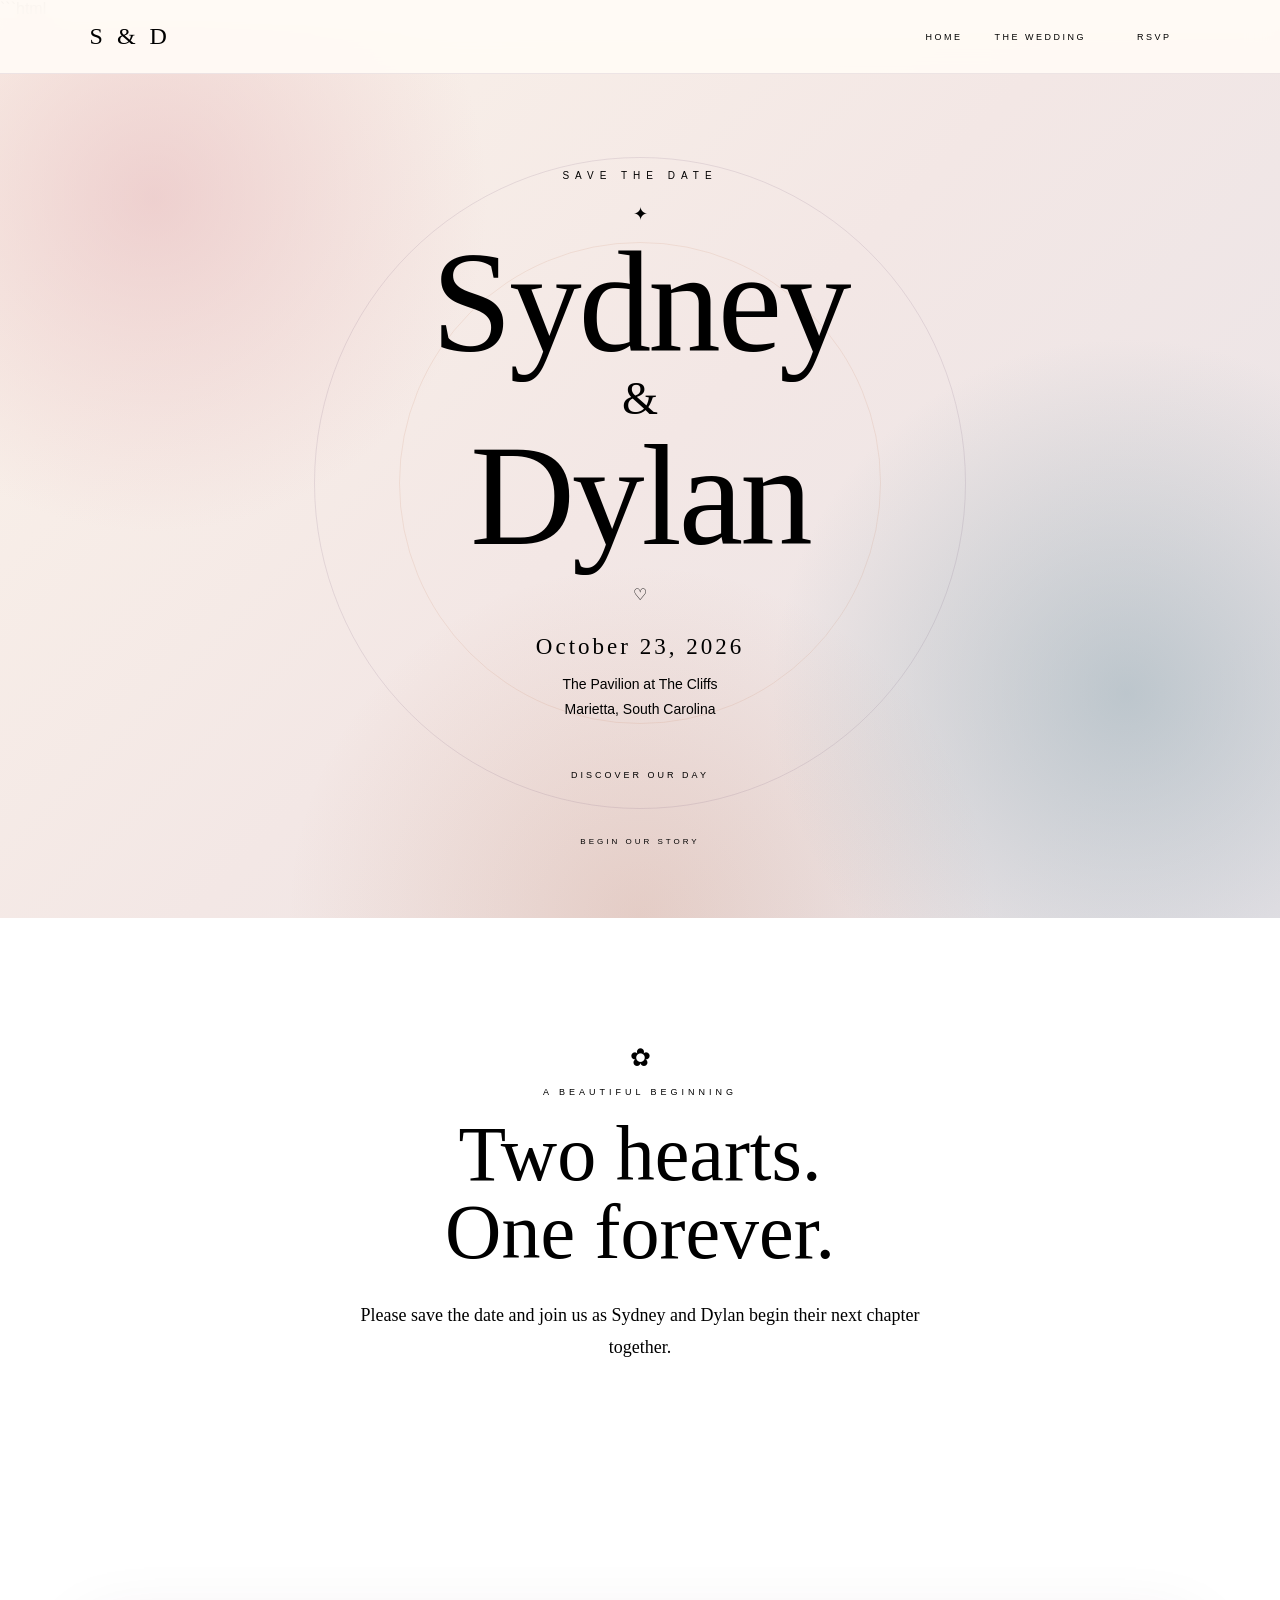
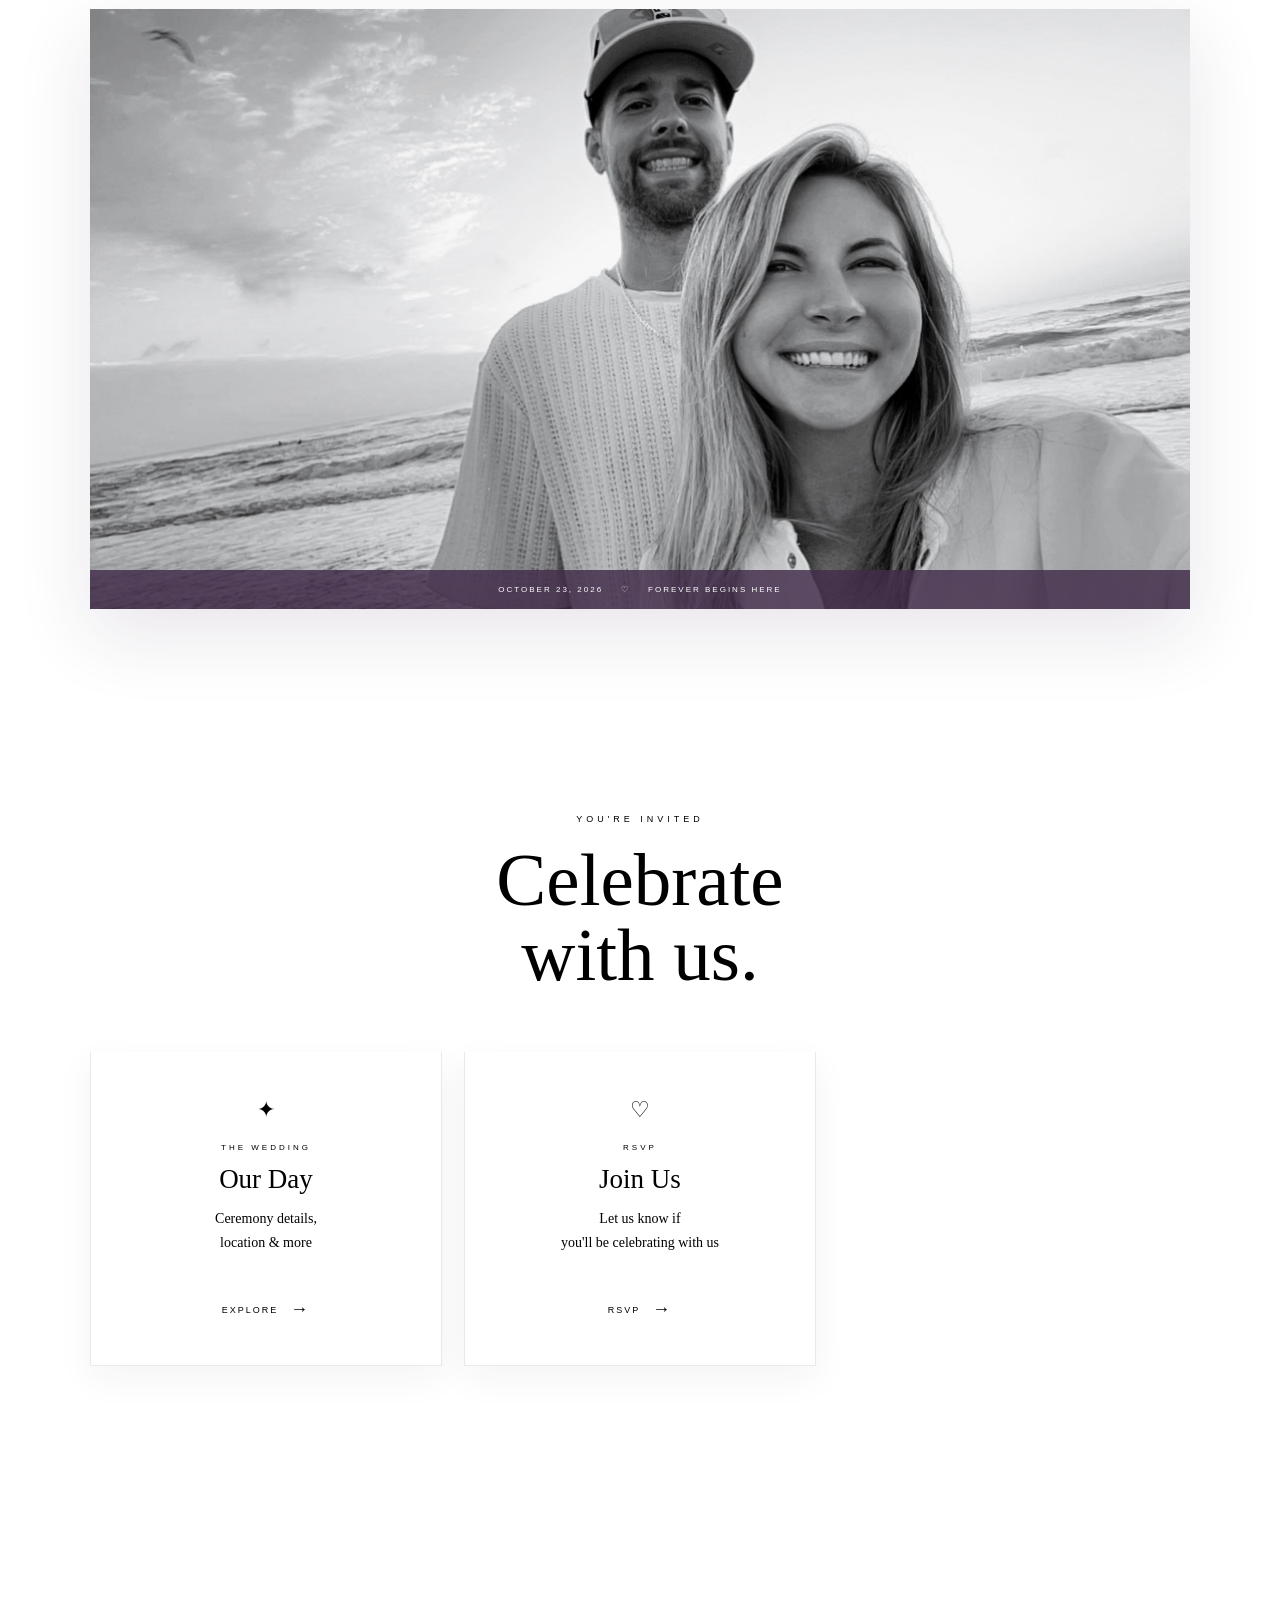
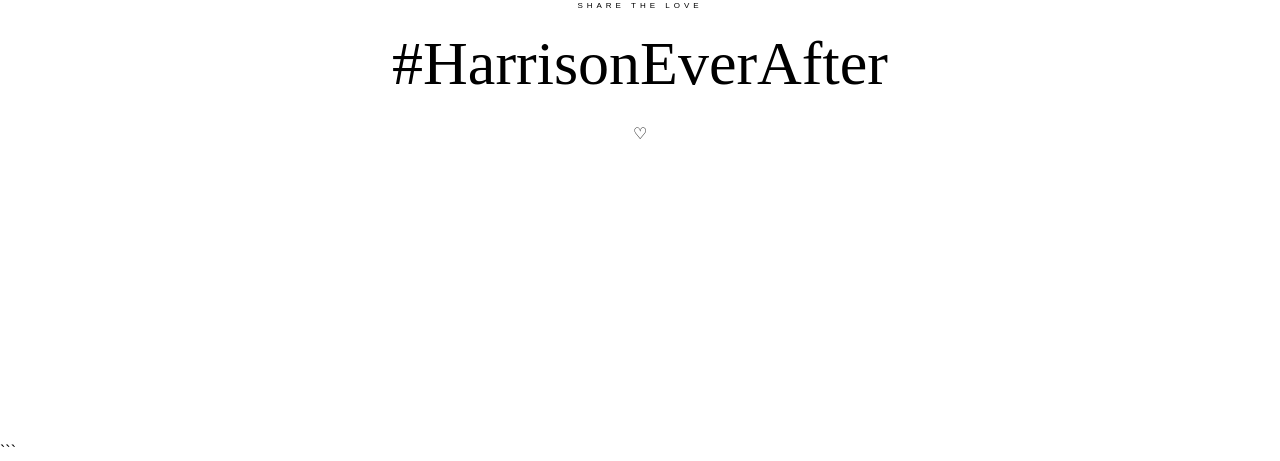
==== index.html @ a41cf91b "Add files via upload" ====
```html
<!DOCTYPE html>
<html lang="en">

<head>
    <meta charset="UTF-8">
    <meta name="viewport" content="width=device-width, initial-scale=1.0">

    <title>Sydney & Dylan | Save the Date</title>

    <link rel="stylesheet" href="style.css">
</head>

<body>

    <!-- NAVIGATION -->

    <nav class="navbar">

        <a href="index.html" class="nav-logo">
            S & D
        </a>

        <div class="nav-links">

            <a href="index.html" class="active">
                Home
            </a>

            <a href="wedding.html">
                The Wedding
            </a>

            <a href="rsvp.html" class="nav-rsvp">
                RSVP
            </a>

        </div>

    </nav>


    <!-- HERO -->

    <header class="hero">

        <div class="hero-decoration hero-decoration-one"></div>
        <div class="hero-decoration hero-decoration-two"></div>

        <div class="hero-content">

            <p class="eyebrow">
                Save the Date
            </p>

            <div class="small-flower">
                ✦
            </div>

            <h1>
                Sydney
                <span>&</span>
                Dylan
            </h1>

            <div class="hero-divider">
                <span></span>
                ♡
                <span></span>
            </div>

            <p class="hero-date">
                October 23, 2026
            </p>

            <p class="hero-location">
                The Pavilion at The Cliffs
                <br>
                Marietta, South Carolina
            </p>

            <a href="wedding.html" class="hero-button">
                Discover Our Day
            </a>

        </div>

        <div class="scroll-note">
            <span>Begin our story</span>
            <div class="scroll-line"></div>
        </div>

    </header>


    <!-- WELCOME -->

    <section class="welcome">

        <div class="ornament">
            ✿
        </div>

        <p class="section-label">
            A beautiful beginning
        </p>

        <h2>
            Two hearts.
            <br>
            One forever.
        </h2>

        <p class="welcome-text">
            Please save the date and join us as
            Sydney and Dylan begin their next
            chapter together.
        </p>

        <div class="color-dots">

            <span class="dot purple"></span>
            <span class="dot orange"></span>
            <span class="dot blue"></span>
            <span class="dot pink"></span>

        </div>

    </section>


    <!-- FEATURED PHOTO -->

    <section class="home-photo">

        <div class="home-photo-frame">

            <img
                src="beach.jpg"
                alt="Sydney and Dylan"
            >

            <div class="photo-caption">

                <span>
                    October 23, 2026
                </span>

                <span>
                    ♡
                </span>

                <span>
                    Forever begins here
                </span>

            </div>

        </div>

    </section>


    <!-- EXPLORE -->

    <section class="home-details">

        <div class="section-heading">

            <p class="section-label">
                You're invited
            </p>

            <h2>
                Celebrate
                <br>
                with us.
            </h2>

        </div>

        <div class="preview-grid">

            <div class="preview-card">

                <div class="card-icon">
                    ✦
                </div>

                <p class="card-label">
                    The Wedding
                </p>

                <h3>
                    Our Day
                </h3>

                <p>
                    Ceremony details,
                    <br>
                    location & more
                </p>

                <a href="wedding.html" class="text-link">
                    Explore
                    <span>→</span>
                </a>

            </div>


            <div class="preview-card featured-card">

                <div class="card-icon">
                    ♡
                </div>

                <p class="card-label">
                    RSVP
                </p>

                <h3>
                    Join Us
                </h3>

                <p>
                    Let us know if
                    <br>
                    you'll be celebrating with us
                </p>

                <a href="rsvp.html" class="text-link">
                    RSVP
                    <span>→</span>
                </a>

            </div>

        </div>

    </section>


    <!-- HASHTAG -->

    <section class="hashtag">

        <p>
            Share the love
        </p>

        <h2>
            #HarrisonEverAfter
        </h2>

        <div class="hashtag-line">

            <span></span>
            ♡
            <span></span>

        </div>

    </section>


    <!-- FOOTER -->

    <footer>

        <div class="footer-monogram">
            S <span>&</span> D
        </div>

        <p>
            October 23, 2026
        </p>

        <span>
            With love, always ♡
        </span>

    </footer>


    <script src="script.js"></script>

</body>

</html>
```
---- style.css ----
```css
/* =========================================
   SYDNEY & DYLAN
   WEDDING WEBSITE
========================================= */


/* =========================================
   COLORS
========================================= */

:root {
    /* Neutrals */
    --cream: #F7F0E7;
    --ivory: #FFFCF8;

    /* Sunset Purple */
    --purple: #72506F;
    --deep-purple: #49334D;

    /* Burnt Orange */
    --orange: #B96F50;
    --soft-orange: #D49A7C;

    /* Dusty Blue */
    --blue: #91AAB3;
    --soft-blue: #DDE8EA;

    /* Baby Pink */
    --pink: #E8C5C7;
    --soft-pink: #F6E5E3;

    /* Champagne Gold */
    --gold: #C8A66A;

    /* Text */
    --text: #51464D;
    --muted: #786D73;
}

/* =========================================
   RESET
========================================= */

* {
    margin: 0;
    padding: 0;
    box-sizing: border-box;
}

html {
    scroll-behavior: smooth;
}

body {
    background: var(--cream);
    color: var(--text);
    font-family: Arial, sans-serif;
    overflow-x: hidden;
}

img {
    display: block;
    max-width: 100%;
}

a {
    color: inherit;
}


/* =========================================
   NAVIGATION
========================================= */

.navbar {
    position: fixed;
    top: 0;
    left: 0;

    width: 100%;
    height: 74px;

    display: flex;
    align-items: center;
    justify-content: space-between;

    padding: 0 7%;

    background: rgba(255, 250, 245, 0.96);

    border-bottom: 1px solid rgba(104, 70, 111, 0.12);

    backdrop-filter: blur(15px);
    -webkit-backdrop-filter: blur(15px);

    z-index: 1000;
}

.nav-logo {
    font-family: Georgia, serif;
    font-size: 24px;
    letter-spacing: 4px;

    text-decoration: none;
    color: var(--purple);

    transition: color 0.3s ease;
}

.nav-logo:hover {
    color: var(--orange);
}

.nav-links {
    display: flex;
    align-items: center;
    gap: 32px;
}

.nav-links a {
    position: relative;

    padding: 8px 0;

    text-decoration: none;

    color: var(--text);

    font-size: 9px;
    text-transform: uppercase;
    letter-spacing: 2.5px;

    transition: color 0.3s ease;
}

.nav-links a:hover {
    color: var(--orange);
}

.nav-links a:not(.nav-rsvp)::after {
    content: "";

    position: absolute;

    left: 50%;
    bottom: 0;

    width: 0;
    height: 1px;

    background: var(--orange);

    transform: translateX(-50%);

    transition: width 0.3s ease;
}

.nav-links a:not(.nav-rsvp):hover::after,
.nav-links a:not(.nav-rsvp).active::after {
    width: 100%;
}

.nav-rsvp {
    padding: 10px 19px !important;

    border: 1px solid var(--purple);
    border-radius: 50px;

    color: var(--purple) !important;
}

.nav-rsvp:hover,
.nav-rsvp.active {
    background: var(--purple);
    color: white !important;
}


/* =========================================
   SHARED TEXT
========================================= */

.section-label {
    margin-bottom: 18px;

    color: var(--orange);

    font-size: 9px;
    text-transform: uppercase;
    letter-spacing: 4px;
}

.section-label.light {
    color: var(--pink);
}


/* =========================================
   HOME HERO
========================================= */

.hero {
    position: relative;

    min-height: 100vh;

    display: flex;
    align-items: center;
    justify-content: center;

    padding: 110px 25px 80px;

    text-align: center;

    overflow: hidden;

    background:
        radial-gradient(
            circle at 12% 20%,
            rgba(232, 191, 193, 0.65),
            transparent 25%
        ),
        radial-gradient(
            circle at 88% 75%,
            rgba(141, 167, 178, 0.50),
            transparent 27%
        ),
        radial-gradient(
            circle at 50% 100%,
            rgba(185, 104, 69, 0.20),
            transparent 32%
        ),
        linear-gradient(
			135deg,
			#FBF3EA,
			#F3E7E5,
			#E9E4E8
		);
}

.hero::before {
    content: "";

    position: absolute;

    width: 650px;
    height: 650px;

    border: 1px solid rgba(104, 70, 111, 0.13);
    border-radius: 50%;
}

.hero::after {
    content: "";

    position: absolute;

    width: 480px;
    height: 480px;

    border: 1px solid rgba(185, 104, 69, 0.12);
    border-radius: 50%;
}

.hero-decoration {
    position: absolute;

    border-radius: 50%;

    pointer-events: none;
}

.hero-decoration-one {
    width: 16px;
    height: 16px;

    top: 27%;
    left: 18%;

    background: var(--orange);
    opacity: 0.4;
}

.hero-decoration-two {
    width: 11px;
    height: 11px;

    bottom: 25%;
    right: 19%;

    background: var(--purple);
    opacity: 0.4;
}

.hero-content {
    position: relative;
    z-index: 2;

    max-width: 900px;
}

.eyebrow {
    margin-bottom: 22px;

    color: var(--orange);

    font-size: 10px;
    text-transform: uppercase;
    letter-spacing: 6px;
}

.small-flower {
    margin-bottom: 18px;

    color: var(--gold);
    font-size: 18px;
}

.hero h1 {
    font-family: Georgia, serif;

    font-size: clamp(70px, 12vw, 145px);
    font-weight: normal;

    line-height: 0.82;
    letter-spacing: -3px;

    color: var(--deep-purple);
}

.hero h1 span {
    display: block;

    margin: 18px 0;

    font-size: 0.32em;
    letter-spacing: 0;

    color: var(--orange);
}

.hero-divider {
    display: flex;
    align-items: center;
    justify-content: center;

    gap: 13px;

    margin: 30px auto;

    color: var(--gold);
}

.hero-divider span {
    width: 55px;
    height: 1px;

    background: var(--gold);
}

.hero-date {
    font-family: Georgia, serif;

    font-size: 23px;
    letter-spacing: 3px;

    color: var(--deep-purple);
}

.hero-location {
    margin-top: 12px;

    font-size: 14px;
    line-height: 1.8;

    color: var(--muted);
}

.hero-button {
    display: inline-block;

    margin-top: 32px;
    padding: 16px 34px;

    border: 1px solid var(--purple);
    border-radius: 50px;

    color: var(--purple);

    text-decoration: none;
    text-transform: uppercase;

    font-size: 9px;
    letter-spacing: 3px;

    transition: 0.3s ease;
}

.hero-button:hover {
    background: var(--purple);
    color: white;

    transform: translateY(-3px);
}

.scroll-note {
    position: absolute;

    bottom: 28px;
    left: 50%;

    transform: translateX(-50%);

    color: var(--purple);

    font-size: 8px;
    text-transform: uppercase;
    letter-spacing: 3px;

    z-index: 3;
}

.scroll-line {
    width: 1px;
    height: 35px;

    margin: 9px auto 0;

    background: var(--purple);

    opacity: 0.5;
}


/* =========================================
   WELCOME
========================================= */

.welcome {
    position: relative;

    padding: 125px 25px;

    text-align: center;

    background: var(--ivory);

    overflow: hidden;
}

.welcome::before {
    content: "";

    position: absolute;

    width: 220px;
    height: 220px;

    left: -110px;
    top: 70px;

    border-radius: 50%;

    background: var(--soft-pink);
    opacity: 0.55;
}

.welcome::after {
    content: "";

    position: absolute;

    width: 180px;
    height: 180px;

    right: -90px;
    bottom: 50px;

    border-radius: 50%;

    background: var(--soft-blue);
    opacity: 0.55;
}

.ornament {
    margin-bottom: 15px;

    color: var(--gold);
    font-size: 25px;
}

.welcome h2 {
    font-family: Georgia, serif;

    font-size: clamp(48px, 7vw, 78px);
    font-weight: normal;

    line-height: 1;

    color: var(--deep-purple);
}

.welcome-text {
    max-width: 560px;

    margin: 28px auto 0;

    font-family: Georgia, serif;

    font-size: 18px;
    line-height: 1.8;

    color: var(--muted);
}

.color-dots {
    display: flex;
    justify-content: center;

    gap: 9px;

    margin-top: 35px;
}

.dot {
    display: block;

    width: 10px;
    height: 10px;

    border-radius: 50%;
}

.dot.purple {
    background: var(--purple);
}

.dot.orange {
    background: var(--orange);
}

.dot.blue {
    background: var(--blue);
}

.dot.pink {
    background: var(--pink);
}


/* =========================================
   HOME PHOTO
========================================= */

.home-photo {
    padding: 75px 7%;

    background: var(--ivory);
}

.home-photo-frame {
    position: relative;

    max-width: 1200px;

    margin: 0 auto;

    overflow: hidden;

    background: #ded5d4;

    box-shadow:
        0 25px 70px rgba(66, 44, 75, 0.12);
}

.home-photo-frame img {
    width: 100%;
    height: 600px;

    object-fit: cover;
}

.photo-caption {
    position: absolute;

    left: 0;
    bottom: 0;

    width: 100%;

    display: flex;
    justify-content: center;

    gap: 18px;

    padding: 15px;

    background: rgba(66, 44, 75, 0.82);

    color: white;

    font-size: 8px;
    text-transform: uppercase;
    letter-spacing: 2px;
}


/* =========================================
   COUNTDOWN
========================================= */

.countdown-section {
    position: relative;

    padding: 120px 25px;

    text-align: center;

    background:
        linear-gradient(
            135deg,
            var(--purple),
            var(--deep-purple)
        );

    color: white;

    overflow: hidden;
}

.countdown-section::before {
    content: "";

    position: absolute;

    width: 500px;
    height: 500px;

    left: -250px;
    top: -250px;

    border: 1px solid rgba(255,255,255,0.08);
    border-radius: 50%;
}

.countdown-section::after {
    content: "";

    position: absolute;

    width: 400px;
    height: 400px;

    right: -200px;
    bottom: -220px;

    border: 1px solid rgba(255,255,255,0.08);
    border-radius: 50%;
}

.countdown-inner {
    position: relative;
    z-index: 2;
}

.countdown-section h2 {
    font-family: Georgia, serif;

    font-size: clamp(45px, 7vw, 75px);
    font-weight: normal;

    line-height: 1;

    color: white;
}

.countdown-section h2 em {
    color: var(--pink);
}

.countdown {
    display: flex;
    justify-content: center;

    gap: 18px;

    margin-top: 55px;
}

.count-box {
    width: 125px;

    padding: 22px 15px;

    border: 1px solid rgba(255,255,255,0.18);

    background: rgba(255,255,255,0.08);

    transition: 0.3s ease;
}

.count-box:hover {
    transform: translateY(-5px);

    background: rgba(255,255,255,0.14);
}

.countdown span {
    display: block;

    font-family: Georgia, serif;

    font-size: 48px;

    color: white;
}

.countdown small {
    display: block;

    margin-top: 7px;

    color: var(--pink);

    font-size: 8px;
    text-transform: uppercase;
    letter-spacing: 2px;
}


/* =========================================
   HOME WEDDING DETAILS
========================================= */

.home-details {
    padding: 130px 7%;

    text-align: center;

    background: var(--cream);
}

.section-heading {
    margin-bottom: 60px;
}

.home-details h2 {
    font-family: Georgia, serif;

    font-size: clamp(48px, 7vw, 75px);
    font-weight: normal;

    line-height: 1;

    color: var(--deep-purple);
}

.preview-grid {
    max-width: 1100px;

    margin: 0 auto;

    display: grid;

    grid-template-columns: repeat(3, 1fr);

    gap: 22px;
}

.preview-card {
    padding: 45px 25px;

    background: var(--ivory);

    border: 1px solid rgba(104,70,111,0.12);

    box-shadow:
        0 12px 35px rgba(66,44,75,0.05);

    transition: 0.3s ease;
}

.preview-card:hover {
    transform: translateY(-6px);

    box-shadow:
        0 20px 45px rgba(66,44,75,0.10);
}

.preview-card:nth-child(1) {
    border-top: 4px solid var(--pink);
}

.preview-card:nth-child(2) {
    border-top: 4px solid var(--orange);
}

.preview-card:nth-child(3) {
    border-top: 4px solid var(--blue);
}

.card-icon {
    margin-bottom: 20px;

    color: var(--gold);

    font-size: 22px;
}

.card-label {
    color: var(--orange);

    font-size: 8px;
    text-transform: uppercase;
    letter-spacing: 3px;
}

.preview-card h3 {
    margin: 12px 0;

    font-family: Georgia, serif;

    font-size: 27px;
    font-weight: normal;

    color: var(--purple);
}

.preview-card p:not(.card-label) {
    font-family: Georgia, serif;

    font-size: 14px;
    line-height: 1.7;

    color: var(--muted);
}

.text-link {
    display: inline-flex;
    align-items: center;

    gap: 12px;

    margin-top: 45px;

    color: var(--purple);

    text-decoration: none;
    text-transform: uppercase;

    font-size: 9px;
    letter-spacing: 2px;
}

.text-link:hover {
    color: var(--orange);
}

.text-link span {
    font-size: 18px;

    transition: transform 0.3s ease;
}

.text-link:hover span {
    transform: translateX(5px);
}


/* =========================================
   HOME RSVP
========================================= */

.home-rsvp {
    padding: 135px 25px;

    text-align: center;

    background:
        radial-gradient(
            circle at 20% 80%,
            rgba(232,191,193,0.60),
            transparent 28%
        ),
        radial-gradient(
            circle at 80% 20%,
            rgba(141,167,178,0.50),
            transparent 28%
        ),
        var(--ivory);
}

.rsvp-decoration {
    margin-bottom: 15px;

    color: var(--orange);
    font-size: 25px;
}

.home-rsvp h2 {
    font-family: Georgia, serif;

    font-size: clamp(45px, 7vw, 75px);
    font-weight: normal;

    line-height: 1;

    color: var(--deep-purple);
}

.home-rsvp h2 em {
    color: var(--purple);
}

.home-rsvp > p:not(.section-label) {
    max-width: 500px;

    margin: 25px auto 30px;

    font-family: Georgia, serif;

    font-size: 17px;
    line-height: 1.7;

    color: var(--muted);
}


/* =========================================
   BUTTONS
========================================= */

.primary-button {
    display: inline-flex;
    align-items: center;
    justify-content: center;

    min-width: 190px;
    padding: 18px 45px;

    background: #49334D !important;
    border: 2px solid #49334D !important;
    border-radius: 50px;

    color: #FFFFFF !important;

    text-decoration: none !important;
    text-transform: uppercase;

    font-family: Arial, sans-serif;
    font-size: 10px;
    font-weight: bold;
    letter-spacing: 3px;

    box-shadow: 0 10px 25px rgba(185, 111, 80, 0.30);

    transition: 0.3s ease;
}

.primary-button:hover {
    background: #B96F50 !important;
    border-color: #B96F50 !important;
    color: #FFFFFF !important;

    transform: translateY(-3px);

    box-shadow: 0 15px 35px rgba(185, 111, 80, 0.35);
}

/* =========================================
   HASHTAG
========================================= */

.hashtag {
    padding: 105px 25px;

    text-align: center;

    background: var(--soft-pink);
}

.hashtag p {
    margin-bottom: 18px;

    color: var(--orange);

    font-size: 8px;
    text-transform: uppercase;
    letter-spacing: 4px;
}

.hashtag h2 {
    font-family: Georgia, serif;

    font-size: clamp(35px, 6vw, 62px);
    font-weight: normal;

    color: var(--purple);
}

.hashtag-line {
    display: flex;
    align-items: center;
    justify-content: center;

    gap: 12px;

    margin-top: 25px;

    color: var(--gold);
}

.hashtag-line span {
    width: 45px;
    height: 1px;

    background: var(--gold);
}


/* =========================================
   WEDDING PAGE HERO
========================================= */

.page-hero {
    position: relative;

    min-height: 68vh;

    display: flex;
    align-items: center;
    justify-content: center;

    padding: 120px 20px 80px;

    text-align: center;

    overflow: hidden;

    background:
        radial-gradient(
            circle at 15% 25%,
            rgba(232,191,193,0.60),
            transparent 30%
        ),
        radial-gradient(
            circle at 85% 70%,
            rgba(141,167,178,0.50),
            transparent 32%
        ),
        linear-gradient(
            135deg,
            var(--cream),
            var(--ivory)
        );
}

.page-hero-content {
    position: relative;
    z-index: 2;

    max-width: 800px;
}

.page-hero-content h1 {
    margin: 20px 0;

    font-family: Georgia, serif;

    font-size: clamp(3.5rem, 8vw, 6.5rem);
    font-weight: normal;

    line-height: 0.95;

    color: var(--deep-purple);
}

.page-hero-content h1 em {
    color: var(--orange);
}

.page-hero-content > p:last-child {
    margin-top: 25px;

    font-family: Georgia, serif;

    font-size: 1.2rem;

    letter-spacing: 3px;

    color: var(--purple);
}

.page-ornament {
    margin: 25px auto;

    color: var(--gold);

    font-size: 1.5rem;
}

.page-hero-decoration {
    position: absolute;

    border-radius: 50%;
}

.decoration-pink {
    width: 180px;
    height: 180px;

    left: -60px;
    top: 30%;

    background: var(--pink);

    opacity: 0.35;
}

.decoration-blue {
    width: 230px;
    height: 230px;

    right: -90px;
    bottom: 10%;

    background: var(--blue);

    opacity: 0.28;
}


/* =========================================
   WEDDING INTRO
========================================= */

.wedding-intro {
    padding: 100px 20px 50px;

    text-align: center;

    background: var(--ivory);
}

.wedding-intro h2 {
    margin: 15px 0 20px;

    font-family: Georgia, serif;

    font-size: clamp(2.5rem,5vw,4rem);
    font-weight: normal;

    color: var(--deep-purple);
}

.wedding-intro-text {
    max-width: 550px;

    margin: 0 auto;

    font-family: Georgia, serif;

    font-size: 1.15rem;
    line-height: 1.8;

    color: var(--muted);
}


/* =========================================
   WEDDING DETAILS
========================================= */

.wedding-details {
    max-width: 1100px;

    margin: 0 auto;

    padding: 50px 30px 110px;

    display: grid;

    grid-template-columns: repeat(2, 1fr);

    gap: 25px;

    background: var(--ivory);
}

.wedding-detail-card {
    min-height: 260px;

    padding: 45px 30px;

    display: flex;
    flex-direction: column;
    align-items: center;
    justify-content: center;

    text-align: center;

    background: var(--cream);

    border: 1px solid rgba(104,70,111,0.12);

    transition: 0.3s ease;
}

.wedding-detail-card:hover {
    transform: translateY(-6px);

    box-shadow:
        0 18px 40px rgba(66,44,75,0.10);
}

.detail-icon {
    margin-bottom: 18px;

    font-size: 1.6rem;

    color: var(--orange);
}

.wedding-detail-card h3 {
    margin: 10px 0;

    font-family: Georgia, serif;

    font-size: 1.7rem;
    font-weight: normal;

    line-height: 1.3;

    color: var(--deep-purple);
}

.wedding-detail-card p:last-child {
    margin-top: 5px;

    line-height: 1.7;

    color: var(--muted);
}


/* =========================================
   RING PHOTO
========================================= */

.wedding-photo {
    padding: 110px 20px;

    text-align: center;

    background: var(--soft-pink);
}

.wedding-photo-heading {
    margin-bottom: 45px;
}

.wedding-photo-heading h2 {
    margin-top: 15px;

    font-family: Georgia, serif;

    font-size: clamp(2.5rem,5vw,4rem);
    font-weight: normal;

    line-height: 1.05;

    color: var(--deep-purple);
}

.ring-photo-frame {
    position: relative;

    width: fit-content;

    max-width: 90%;

    margin: 0 auto;

    padding: 15px;

    background: var(--ivory);

    box-shadow:
        0 20px 55px rgba(66,44,75,0.16);
}

.ring-photo-frame img {
    width: auto;
    max-width: min(650px,80vw);
    max-height: 650px;

    height: auto;

    object-fit: contain;
}

.photo-corner {
    position: absolute;

    width: 45px;
    height: 45px;

    border-color: var(--gold);
    border-style: solid;
}

.top-left {
    top: -8px;
    left: -8px;

    border-width: 2px 0 0 2px;
}

.bottom-right {
    right: -8px;
    bottom: -8px;

    border-width: 0 2px 2px 0;
}


/* =========================================
   COMING SOON
========================================= */

.coming-soon {
    padding: 110px 20px;

    text-align: center;

    background: var(--ivory);
}

.coming-soon-inner {
    max-width: 650px;

    margin: 0 auto;
}

.coming-icon {
    display: block;

    margin-bottom: 25px;

    font-size: 2rem;

    color: var(--gold);
}

.coming-soon h2 {
    margin: 15px 0 25px;

    font-family: Georgia, serif;

    font-size: clamp(2.4rem,5vw,4rem);
    font-weight: normal;

    line-height: 1.05;

    color: var(--deep-purple);
}

.coming-soon p:last-child {
    max-width: 520px;

    margin: 0 auto;

    line-height: 1.8;

    color: var(--muted);
}


/* =========================================
   WEDDING RSVP
========================================= */

.page-rsvp {
    padding: 110px 20px;

    text-align: center;

    background:
        radial-gradient(
            circle at 20% 50%,
            rgba(232,191,193,0.40),
            transparent 30%
        ),
        radial-gradient(
            circle at 80% 40%,
            rgba(141,167,178,0.35),
            transparent 30%
        ),
        var(--cream);
}

.page-rsvp h2 {
    margin: 15px 0 20px;

    font-family: Georgia, serif;

    font-size: clamp(3rem,6vw,5rem);
    font-weight: normal;

    line-height: 1;

    color: var(--deep-purple);
}

.page-rsvp p:not(.section-label) {
    max-width: 480px;

    margin: 0 auto 30px;

    line-height: 1.8;

    color: var(--muted);
}


/* =========================================
   RSVP PAGE HERO
========================================= */

.rsvp-hero {
    position: relative;

    min-height: 65vh;

    display: flex;
    align-items: center;
    justify-content: center;

    padding: 120px 20px 80px;

    text-align: center;

    overflow: hidden;

    background:
        radial-gradient(
            circle at 15% 25%,
            rgba(232,191,193,0.65),
            transparent 30%
        ),
        radial-gradient(
            circle at 85% 70%,
            rgba(141,167,178,0.55),
            transparent 32%
        ),
        linear-gradient(
            135deg,
            var(--cream),
            var(--ivory)
        );
}

.rsvp-hero-content {
    position: relative;
    z-index: 2;
}

.rsvp-hero-content h1 {
    margin: 20px 0;

    font-family: Georgia, serif;

    font-size: clamp(4rem,9vw,7rem);
    font-weight: normal;

    line-height: 0.9;

    color: var(--deep-purple);
}

.rsvp-hero-content h1 em {
    color: var(--orange);
}

.rsvp-ornament {
    margin: 25px 0;

    font-size: 2rem;

    color: var(--gold);
}

.rsvp-date {
    margin-top: 25px;

    font-family: Georgia, serif;

    font-size: 1.15rem;

    letter-spacing: 3px;

    color: var(--purple);
}

.rsvp-hero-decoration {
    position: absolute;

    border-radius: 50%;
}

.rsvp-pink {
    width: 220px;
    height: 220px;

    left: -90px;
    top: 25%;

    background: var(--pink);

    opacity: 0.35;
}

.rsvp-blue {
    width: 260px;
    height: 260px;

    right: -100px;
    bottom: 5%;

    background: var(--blue);

    opacity: 0.30;
}


/* =========================================
   RSVP PAGE BODY
========================================= */

.rsvp-page {
    background: var(--ivory);
}

.rsvp-invitation {
    max-width: 900px;

    margin: 0 auto;

    padding: 110px 25px 120px;

    text-align: center;
}

.rsvp-invitation h2 {
    margin: 15px 0 25px;

    font-family: Georgia, serif;

    font-size: clamp(2.8rem,6vw,4.5rem);
    font-weight: normal;

    color: var(--deep-purple);
}

.rsvp-message {
    max-width: 600px;

    margin: 0 auto;

    font-family: Georgia, serif;

    font-size: 1.15rem;
    line-height: 1.9;

    color: var(--muted);
}


/* =========================================
   RSVP SNAPSHOT
========================================= */

.rsvp-snapshot {
    max-width: 760px;

    margin: 70px auto;

    padding: 35px 25px;

    display: grid;

    grid-template-columns: 1fr auto 1fr;

    align-items: center;

    gap: 30px;

    background: var(--cream);

    border-top: 1px solid rgba(104,70,111,0.12);
    border-bottom: 1px solid rgba(104,70,111,0.12);
}

.snapshot-item {
    display: flex;
    flex-direction: column;

    gap: 8px;
}

.snapshot-item span {
    color: var(--orange);

    font-size: 0.75rem;

    text-transform: uppercase;
    letter-spacing: 2px;
}

.snapshot-item strong {
    font-family: Georgia, serif;

    font-size: 1.15rem;
    font-weight: normal;

    color: var(--deep-purple);
}

.snapshot-item small {
    color: var(--muted);
}

.snapshot-divider {
    color: var(--gold);

    font-size: 1.4rem;
}


/* =========================================
   RSVP CARD
========================================= */

.rsvp-card {
    max-width: 650px;

    margin: 0 auto;

    padding: 65px 35px;

    text-align: center;

    background:
        linear-gradient(
            145deg,
            var(--ivory),
            var(--soft-pink)
        );

    border: 1px solid rgba(104,70,111,0.14);

    box-shadow:
        0 25px 60px rgba(66,44,75,0.12);
}

.rsvp-card-flower {
    margin-bottom: 20px;

    color: var(--gold);

    font-size: 2rem;
}

.rsvp-card-label {
    margin-bottom: 12px;

    color: var(--orange);

    font-size: 0.75rem;

    text-transform: uppercase;
    letter-spacing: 3px;
}

.rsvp-card h3 {
    margin-bottom: 20px;

    font-family: Georgia, serif;

    font-size: clamp(2rem,5vw,3rem);
    font-weight: normal;

    line-height: 1.15;

    color: var(--deep-purple);
}

.rsvp-card p:not(.rsvp-card-label) {
    margin-bottom: 30px;

    color: var(--muted);
}

.rsvp-button {
    margin-top: 5px;
}

.rsvp-note {
    display: block;

    margin-top: 18px;

    color: var(--muted);

    font-size: 0.75rem;
}


/* =========================================
   RSVP HASHTAG
========================================= */

.rsvp-hashtag {
    margin-top: 85px;

    display: flex;
    flex-direction: column;

    gap: 8px;
}

.rsvp-hashtag span {
    color: var(--muted);

    font-size: 0.75rem;

    text-transform: uppercase;
    letter-spacing: 3px;
}

.rsvp-hashtag strong {
    font-family: Georgia, serif;

    font-size: 1.5rem;
    font-weight: normal;

    color: var(--purple);
}


/* =========================================
   FOOTER
========================================= */

footer {
    padding: 55px 25px;

    text-align: center;

    background: var(--deep-purple);

    color: white;
}

.footer-monogram {
    margin-bottom: 14px;

    font-family: Georgia, serif;

    font-size: 32px;

    letter-spacing: 5px;
}

.footer-monogram span {
    color: var(--pink);

    font-size: 18px;
}

footer p {
    margin-bottom: 12px;

    color: var(--pink);

    font-size: 11px;

    letter-spacing: 2px;
}

footer > span {
    color: rgba(255,255,255,0.55);

    font-size: 9px;

    letter-spacing: 2px;
}


/* =========================================
   TABLET
========================================= */

@media (max-width: 850px) {

    .navbar {
        padding: 0 4%;
    }

    .nav-links {
        gap: 18px;
    }

    .preview-grid {
        grid-template-columns: 1fr;

        max-width: 500px;
    }

    .home-photo {
        padding: 60px 5%;
    }

    .home-photo-frame img {
        height: 500px;
    }

    .countdown {
        gap: 10px;
    }

    .count-box {
        width: 105px;
    }
}


/* =========================================
   MOBILE
========================================= */

@media (max-width: 600px) {

    .navbar {
        height: 64px;

        padding: 0 10px;

        justify-content: center;
    }

    .nav-logo {
        display: none;
    }

    .nav-links {
        width: 100%;

        justify-content: center;

        gap: 13px;
    }

    .nav-links a {
        font-size: 7px;

        letter-spacing: 1px;
    }

    .nav-rsvp {
        padding: 8px 11px !important;
    }


    /* Home */

    .hero {
        min-height: 100vh;

        padding: 90px 18px 70px;
    }

    .hero::before {
        width: 430px;
        height: 430px;
    }

    .hero::after {
        width: 320px;
        height: 320px;
    }

    .hero h1 {
        font-size: clamp(58px,19vw,90px);

        letter-spacing: -2px;
    }

    .hero-date {
        font-size: 18px;

        letter-spacing: 2px;
    }

    .hero-location {
        font-size: 13px;
    }

    .hero-button {
        padding: 14px 27px;
    }


    .welcome {
        padding: 100px 22px;
    }

    .welcome h2 {
        font-size: clamp(45px,14vw,65px);
    }

    .welcome-text {
        font-size: 16px;
    }


    .home-photo {
        padding: 40px 18px;
    }

    .home-photo-frame img {
        height: 400px;
    }

    .photo-caption {
        gap: 8px;

        padding: 12px 5px;

        font-size: 6px;
        letter-spacing: 1.3px;
    }


    .countdown-section {
        padding: 95px 12px;
    }

    .countdown-section h2 {
        font-size: 46px;
    }

    .countdown {
        display: grid;

        grid-template-columns: repeat(2, 1fr);

        max-width: 300px;

        margin: 40px auto 0;
    }

    .count-box {
        width: auto;

        padding: 20px 8px;
    }

    .countdown span {
        font-size: 30px;
    }


    .home-details {
        padding: 100px 20px;
    }

    .home-details h2 {
        font-size: 48px;
    }

    .preview-grid {
        gap: 15px;
    }

    .preview-card {
        padding: 38px 20px;
    }


    .home-rsvp {
        padding: 105px 22px;
    }

    .home-rsvp h2 {
        font-size: 47px;
    }

    .home-rsvp > p:not(.section-label) {
        font-size: 15px;
    }

    .primary-button {
        padding: 16px 43px;
    }


    .hashtag {
        padding: 85px 20px;
    }


    /* Wedding page */

    .page-hero {
        min-height: 60vh;

        padding: 100px 20px 70px;
    }

    .page-hero-content h1 {
        font-size: 3.4rem;
    }

    .wedding-intro {
        padding: 80px 20px 40px;
    }

    .wedding-details {
        grid-template-columns: 1fr;

        padding: 35px 20px 80px;
    }

    .wedding-detail-card {
        min-height: 230px;
    }

    .wedding-photo {
        padding: 80px 15px;
    }

    .ring-photo-frame {
        max-width: 92%;

        padding: 10px;
    }

    .ring-photo-frame img {
        max-width: 100%;

        max-height: 500px;
    }

    .coming-soon,
    .page-rsvp {
        padding: 80px 20px;
    }


    /* RSVP page */

    .rsvp-hero {
        min-height: 58vh;

        padding: 100px 20px 70px;
    }

    .rsvp-hero-content h1 {
        font-size: 4rem;
    }

    .rsvp-invitation {
        padding: 80px 20px 90px;
    }

    .rsvp-invitation h2 {
        font-size: 2.8rem;
    }

    .rsvp-snapshot {
        grid-template-columns: 1fr;

        gap: 20px;

        margin: 50px auto;

        padding: 30px 20px;
    }

    .snapshot-divider {
        display: none;
    }

    .rsvp-card {
        padding: 50px 25px;
    }

    .rsvp-card h3 {
        font-size: 2rem;
    }

    .rsvp-hashtag {
        margin-top: 65px;
    }


    footer {
        padding: 48px 20px;
    }
}


/* =========================================
   SMALL PHONES
========================================= */

@media (max-width: 420px) {

    .nav-links {
        gap: 9px;
    }

    .nav-links a {
        font-size: 6.5px;
    }

    .hero h1 {
        font-size: 3.4rem;
    }

    .countdown {
        max-width: 280px;
    }

    .countdown span {
        font-size: 27px;
    }

    .rsvp-hero-content h1 {
        font-size: 3.5rem;
    }
}


/* =========================================
   ACCESSIBILITY
========================================= */

a:focus-visible {
    outline: 2px solid var(--orange);
    outline-offset: 5px;
}


/* =========================================
   REDUCED MOTION
========================================= */

@media (prefers-reduced-motion: reduce) {

    html {
        scroll-behavior: auto;
    }

    *,
    *::before,
    *::after {
        animation: none !important;
        transition: none !important;
    }
}
```
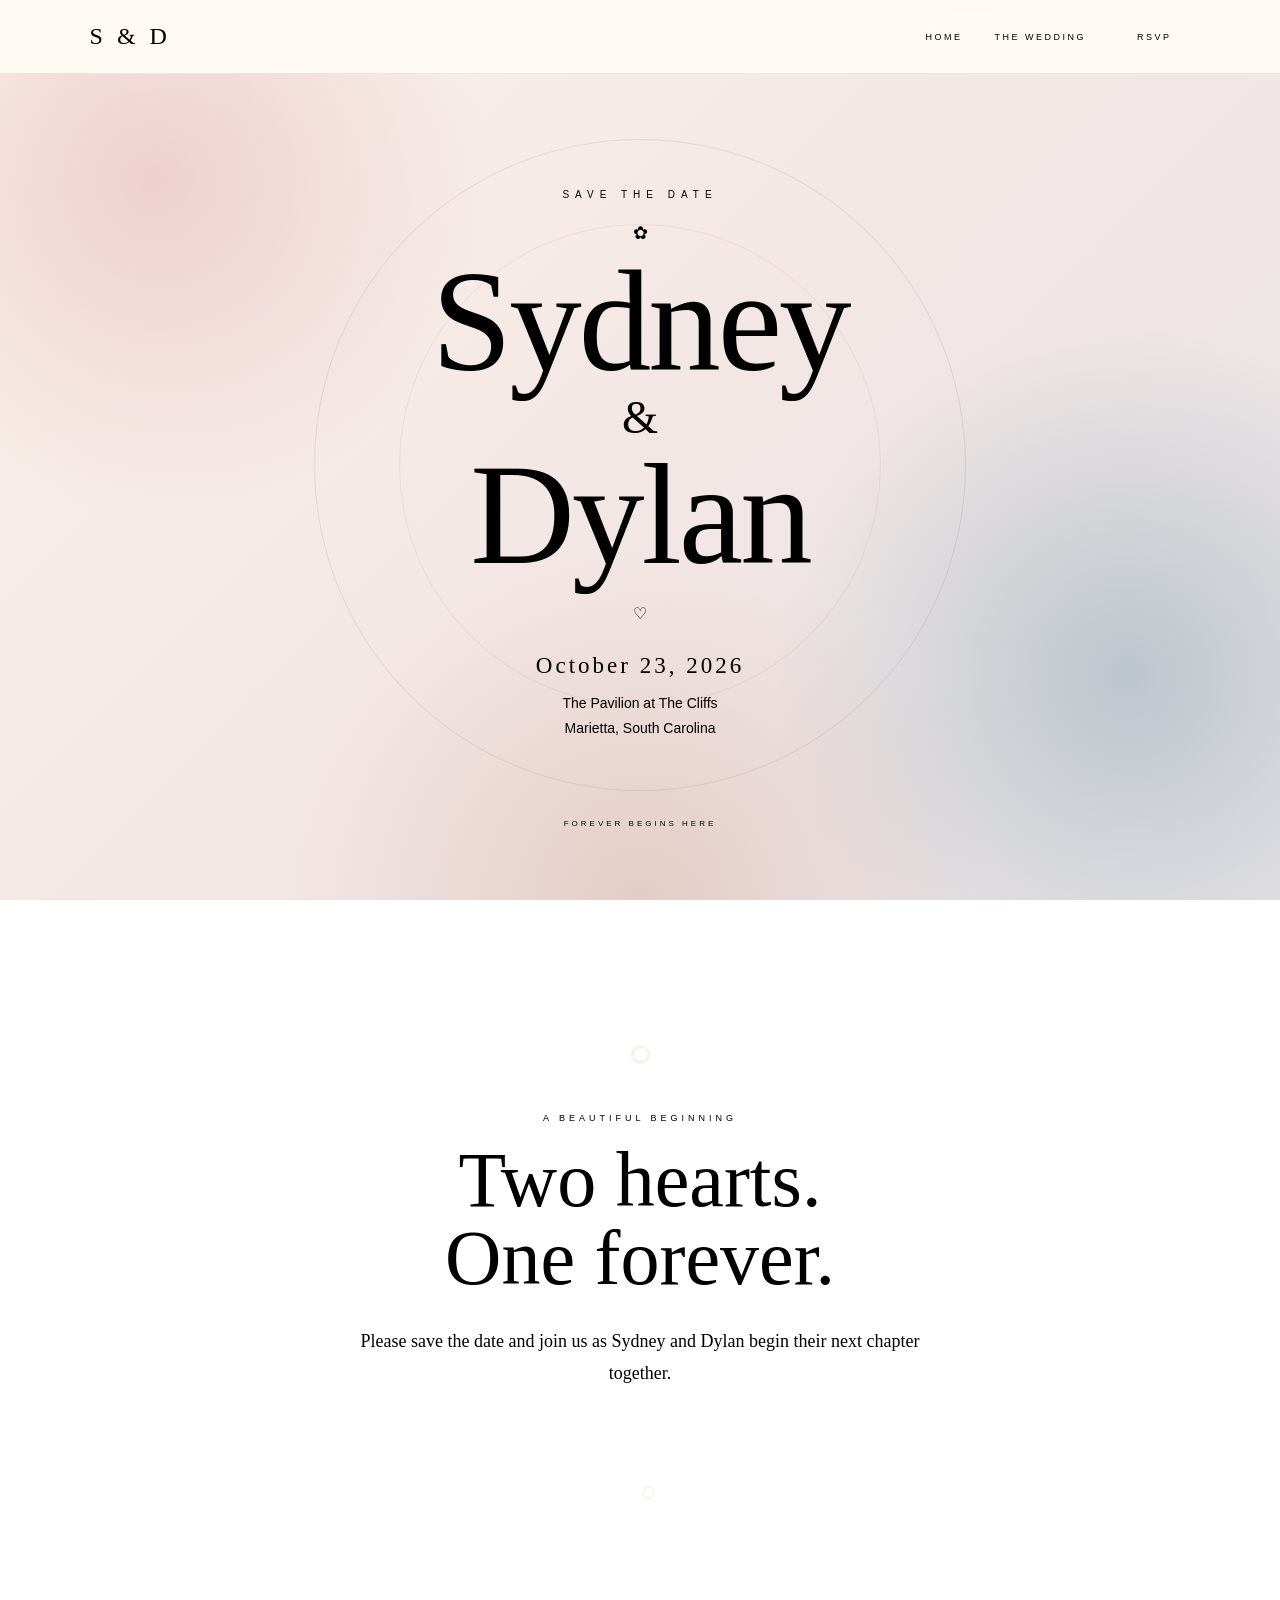
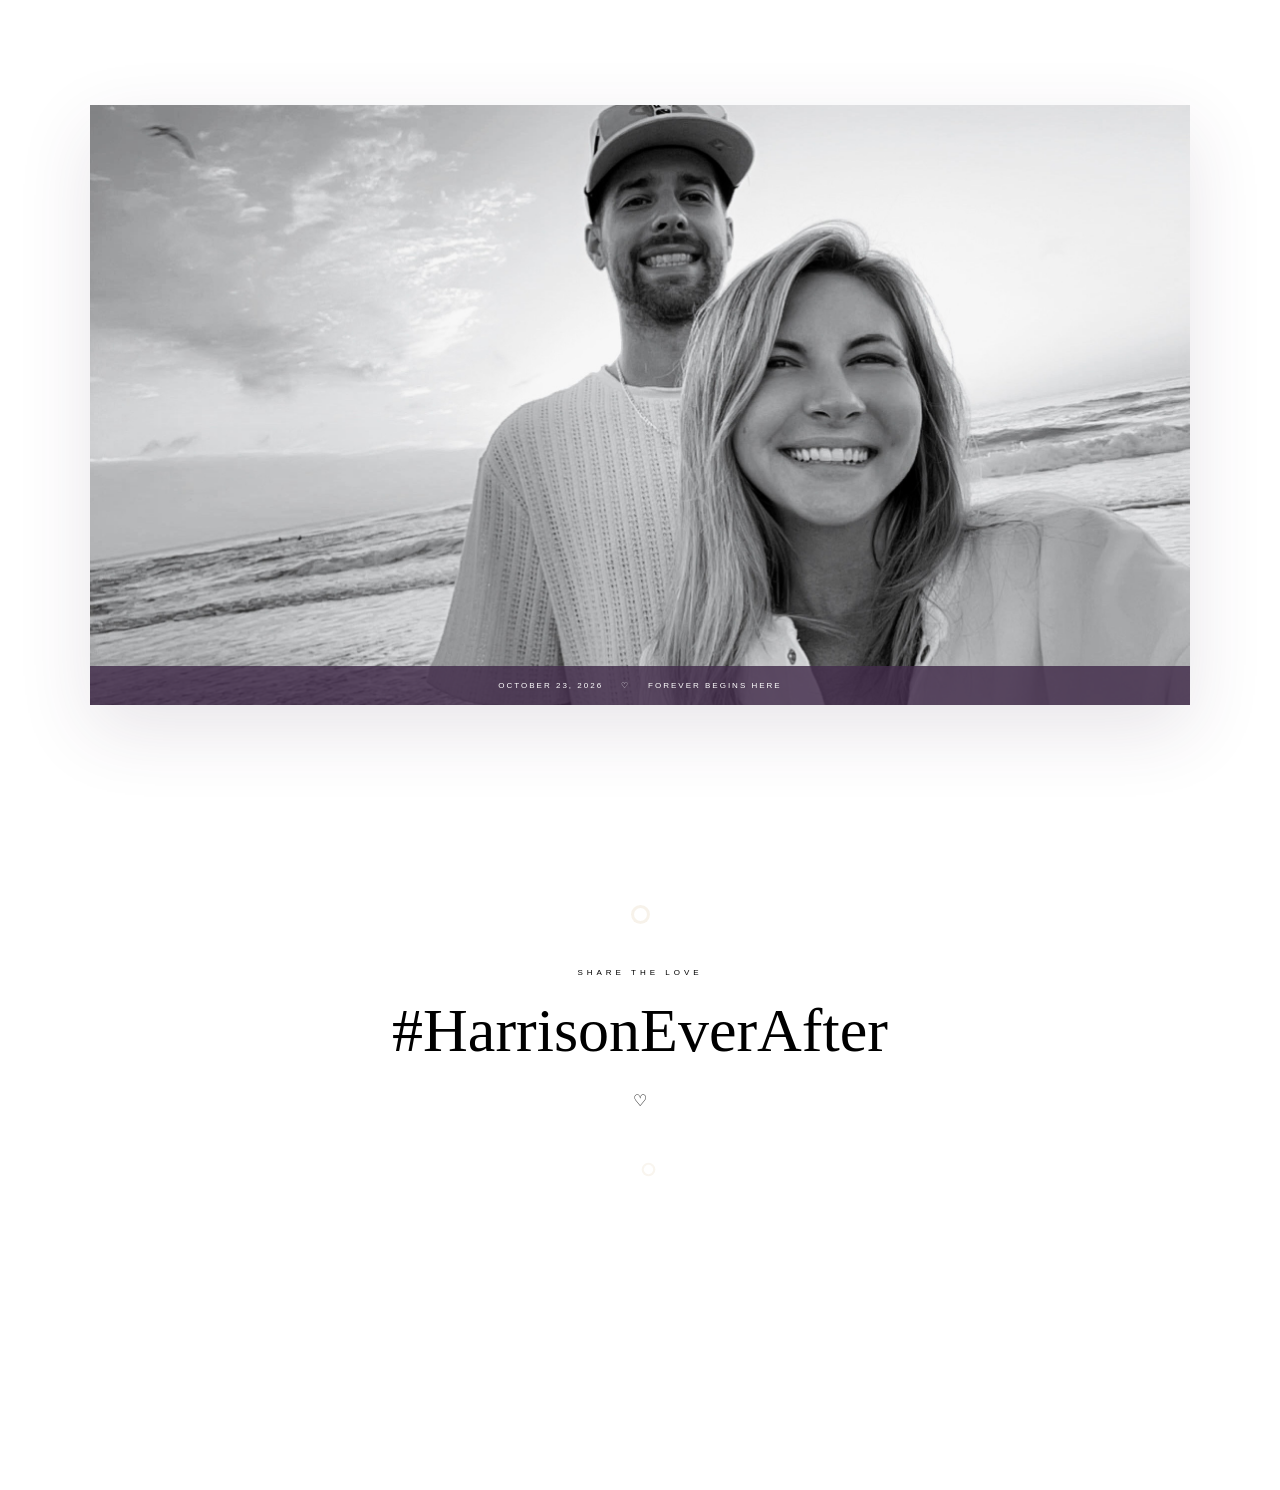
==== commit 21c4820b: "Add files via upload" ====
--- a/index.html
+++ b/index.html
@@ -1,4 +1,4 @@
-```html
+
 <!DOCTYPE html>
 <html lang="en">
 
@@ -54,7 +54,7 @@
             </p>
 
             <div class="small-flower">
-                ✦
+                ✿
             </div>
 
             <h1>
@@ -79,14 +79,10 @@
                 Marietta, South Carolina
             </p>
 
-            <a href="wedding.html" class="hero-button">
-                Discover Our Day
-            </a>
-
         </div>
 
         <div class="scroll-note">
-            <span>Begin our story</span>
+            <span>Forever begins here</span>
             <div class="scroll-line"></div>
         </div>
 
@@ -97,8 +93,8 @@
 
     <section class="welcome">
 
-        <div class="ornament">
-            ✿
+        <div class="floral-detail">
+            ❀
         </div>
 
         <p class="section-label">
@@ -126,6 +122,10 @@
 
         </div>
 
+        <div class="floral-detail floral-detail-bottom">
+            ❀
+        </div>
+
     </section>
 
 
@@ -161,89 +161,13 @@
     </section>
 
 
-    <!-- EXPLORE -->
-
-    <section class="home-details">
-
-        <div class="section-heading">
-
-            <p class="section-label">
-                You're invited
-            </p>
-
-            <h2>
-                Celebrate
-                <br>
-                with us.
-            </h2>
-
-        </div>
-
-        <div class="preview-grid">
-
-            <div class="preview-card">
-
-                <div class="card-icon">
-                    ✦
-                </div>
-
-                <p class="card-label">
-                    The Wedding
-                </p>
-
-                <h3>
-                    Our Day
-                </h3>
-
-                <p>
-                    Ceremony details,
-                    <br>
-                    location & more
-                </p>
-
-                <a href="wedding.html" class="text-link">
-                    Explore
-                    <span>→</span>
-                </a>
-
-            </div>
-
-
-            <div class="preview-card featured-card">
-
-                <div class="card-icon">
-                    ♡
-                </div>
-
-                <p class="card-label">
-                    RSVP
-                </p>
-
-                <h3>
-                    Join Us
-                </h3>
-
-                <p>
-                    Let us know if
-                    <br>
-                    you'll be celebrating with us
-                </p>
-
-                <a href="rsvp.html" class="text-link">
-                    RSVP
-                    <span>→</span>
-                </a>
-
-            </div>
-
-        </div>
-
-    </section>
-
-
     <!-- HASHTAG -->
 
     <section class="hashtag">
+
+        <div class="floral-detail">
+            ✿
+        </div>
 
         <p>
             Share the love
@@ -261,6 +185,10 @@
 
         </div>
 
+        <div class="floral-detail floral-detail-bottom">
+            ✿
+        </div>
+
     </section>
 
 
@@ -288,4 +216,4 @@
 </body>
 
 </html>
-```
+
--- a/style.css
+++ b/style.css
@@ -2171,4 +2171,270 @@
         transition: none !important;
     }
 }
-```
+
+/* =========================================
+   ELEGANT DAISY FLORAL DETAILS
+========================================= */
+
+/* Main daisy decoration */
+
+.floral-detail {
+    position: relative;
+
+    width: 58px;
+    height: 58px;
+
+    margin: 0 auto 28px;
+
+    font-size: 0;
+
+    opacity: 0.95;
+}
+
+
+/* Daisy petals */
+
+.floral-detail::before {
+    content: "";
+
+    position: absolute;
+
+    width: 16px;
+    height: 25px;
+
+    top: 16px;
+    left: 21px;
+
+    border-radius: 50% 50% 45% 45%;
+
+    background: var(--ivory);
+
+    box-shadow:
+        0 -15px 0 -1px var(--ivory),
+        0 15px 0 -1px var(--ivory),
+        15px 0 0 -1px var(--ivory),
+        -15px 0 0 -1px var(--ivory),
+        11px -11px 0 -1px var(--ivory),
+        -11px -11px 0 -1px var(--ivory),
+        11px 11px 0 -1px var(--ivory),
+        -11px 11px 0 -1px var(--ivory);
+
+    transform: rotate(0deg);
+
+    filter: drop-shadow(
+        0 3px 4px rgba(66, 44, 75, 0.08)
+    );
+}
+
+
+/* Daisy center */
+
+.floral-detail::after {
+    content: "";
+
+    position: absolute;
+
+    width: 13px;
+    height: 13px;
+
+    top: 23px;
+    left: 23px;
+
+    border-radius: 50%;
+
+    background: var(--gold);
+
+    box-shadow:
+        0 0 0 3px rgba(200, 166, 106, 0.15);
+}
+
+
+/* Bottom floral details */
+
+.floral-detail-bottom {
+    width: 42px;
+    height: 42px;
+
+    margin: 28px auto 0;
+
+    opacity: 0.75;
+}
+
+.floral-detail-bottom::before {
+    transform: scale(0.72);
+}
+
+.floral-detail-bottom::after {
+    transform: scale(0.72);
+}
+
+
+/* =========================================
+   DAISY ACCENTS AROUND WELCOME SECTION
+========================================= */
+
+.welcome .floral-detail:first-child {
+    margin-bottom: 30px;
+}
+
+
+/* Small colored floral accent */
+
+.welcome .floral-detail-bottom {
+    position: relative;
+}
+
+.welcome .floral-detail-bottom::after {
+    background: var(--orange);
+}
+
+
+/* =========================================
+   DAISY ACCENTS AROUND HASHTAG
+========================================= */
+
+.hashtag .floral-detail:first-child {
+    margin-bottom: 25px;
+}
+
+.hashtag .floral-detail-bottom {
+    margin-top: 30px;
+}
+
+.hashtag .floral-detail-bottom::after {
+    background: var(--purple);
+}
+
+
+/* =========================================
+   GUEST NOTE FLOWER
+========================================= */
+
+.guest-note-flower {
+    position: relative;
+
+    width: 58px;
+    height: 58px;
+
+    margin: 0 auto 25px;
+
+    font-size: 0;
+}
+
+.guest-note-flower::before {
+    content: "";
+
+    position: absolute;
+
+    width: 16px;
+    height: 25px;
+
+    top: 16px;
+    left: 21px;
+
+    border-radius: 50%;
+
+    background: var(--ivory);
+
+    box-shadow:
+        0 -15px 0 -1px var(--ivory),
+        0 15px 0 -1px var(--ivory),
+        15px 0 0 -1px var(--ivory),
+        -15px 0 0 -1px var(--ivory),
+        11px -11px 0 -1px var(--ivory),
+        -11px -11px 0 -1px var(--ivory),
+        11px 11px 0 -1px var(--ivory),
+        -11px 11px 0 -1px var(--ivory);
+}
+
+.guest-note-flower::after {
+    content: "";
+
+    position: absolute;
+
+    width: 13px;
+    height: 13px;
+
+    top: 23px;
+    left: 23px;
+
+    border-radius: 50%;
+
+    background: var(--gold);
+}
+
+
+/* =========================================
+   RSVP FLOWER
+========================================= */
+
+.rsvp-card-flower {
+    font-size: 0;
+
+    position: relative;
+
+    width: 55px;
+    height: 55px;
+
+    margin: 0 auto 25px;
+}
+
+.rsvp-card-flower::before {
+    content: "";
+
+    position: absolute;
+
+    width: 15px;
+    height: 23px;
+
+    top: 16px;
+    left: 20px;
+
+    border-radius: 50%;
+
+    background: var(--cream);
+
+    box-shadow:
+        0 -14px 0 -1px var(--cream),
+        0 14px 0 -1px var(--cream),
+        14px 0 0 -1px var(--cream),
+        -14px 0 0 -1px var(--cream),
+        10px -10px 0 -1px var(--cream),
+        -10px -10px 0 -1px var(--cream),
+        10px 10px 0 -1px var(--cream),
+        -10px 10px 0 -1px var(--cream);
+}
+
+.rsvp-card-flower::after {
+    content: "";
+
+    position: absolute;
+
+    width: 12px;
+    height: 12px;
+
+    top: 22px;
+    left: 22px;
+
+    border-radius: 50%;
+
+    background: var(--orange);
+}
+
+
+/* =========================================
+   MOBILE DAISIES
+========================================= */
+
+@media (max-width: 600px) {
+
+    .floral-detail,
+    .guest-note-flower {
+        transform: scale(0.9);
+    }
+
+    .rsvp-card-flower {
+        transform: scale(0.9);
+    }
+
+}
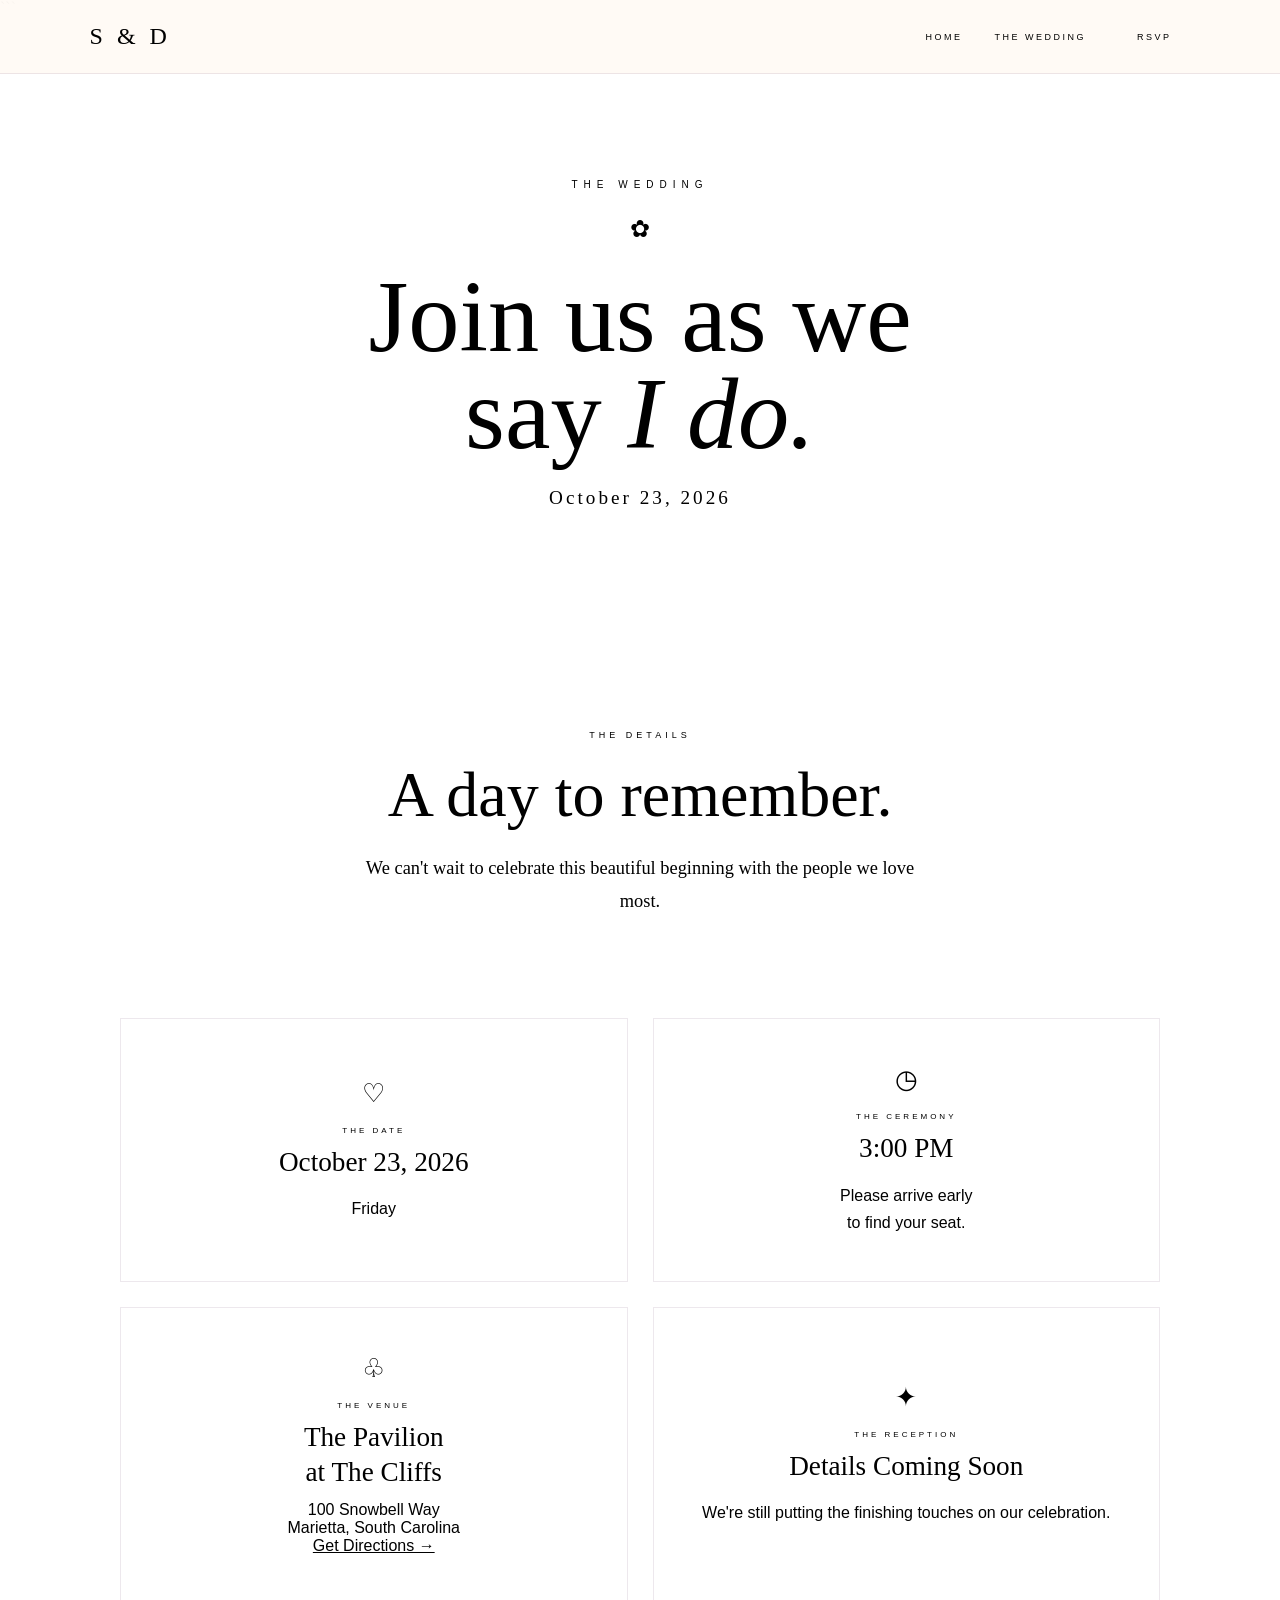
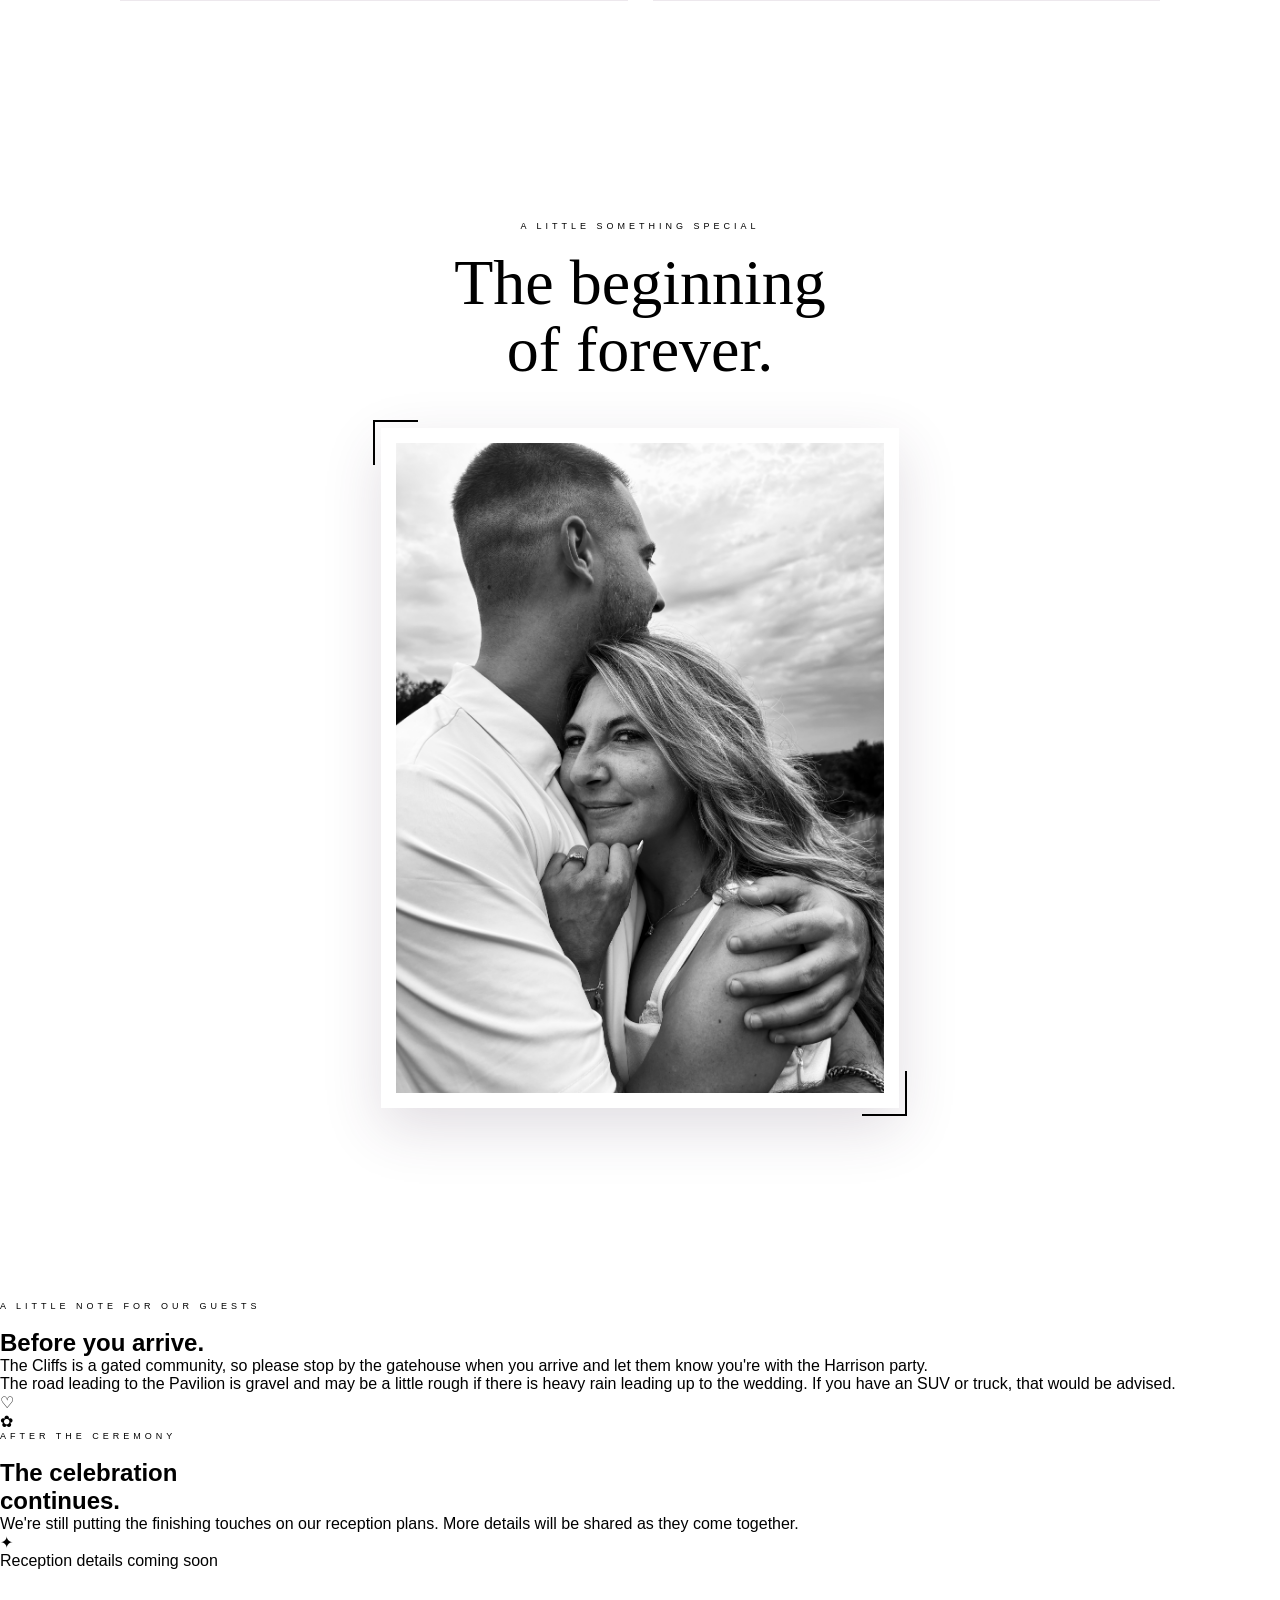
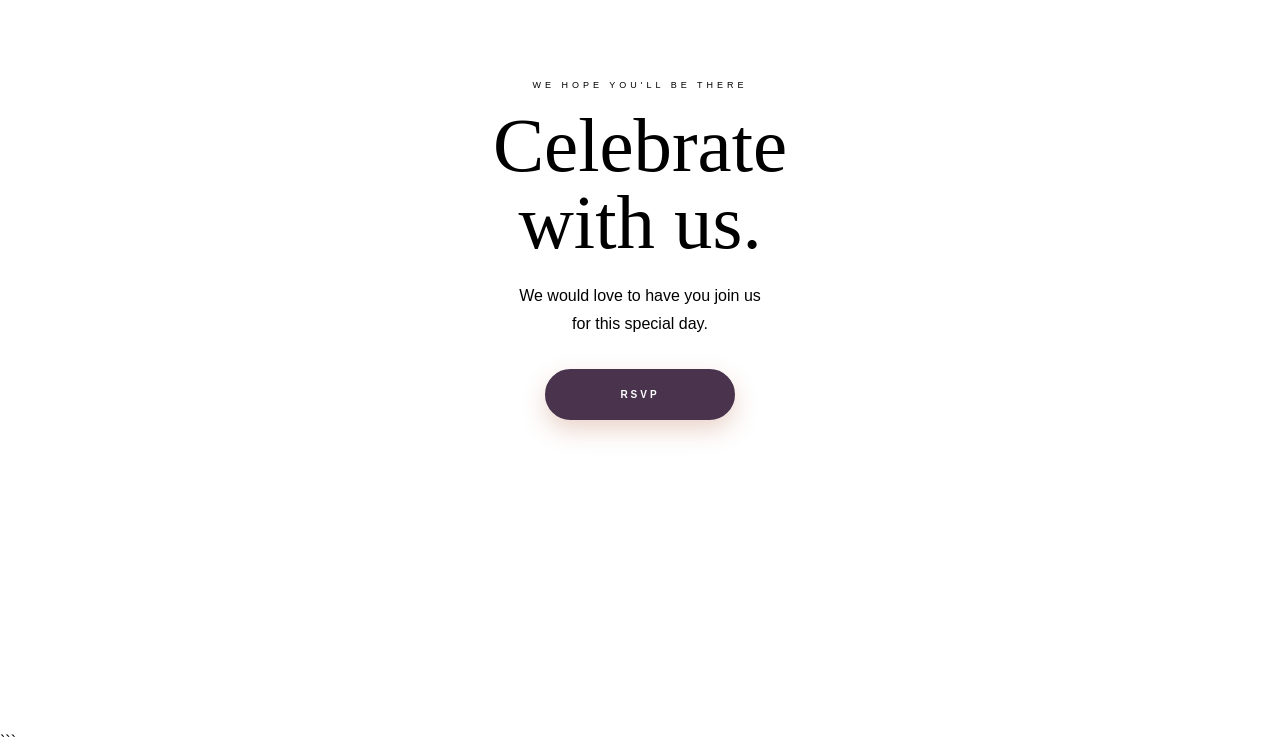
==== commit 9722d788: "Revise index.html for wedding event details Updated the index.html file to reflect the wedding detai" ====
--- a/index.html
+++ b/index.html
@@ -1,219 +1,258 @@
-
 <!DOCTYPE html>
+
 <html lang="en">
 
 <head>
     <meta charset="UTF-8">
     <meta name="viewport" content="width=device-width, initial-scale=1.0">
-
-    <title>Sydney & Dylan | Save the Date</title>
-
+    <title>The Wedding | Sydney & Dylan</title>
     <link rel="stylesheet" href="style.css">
 </head>
 
 <body>
 
-    <!-- NAVIGATION -->
-
-    <nav class="navbar">
-
-        <a href="index.html" class="nav-logo">
-            S & D
+```
+<!-- NAVIGATION -->
+<nav class="navbar">
+    <a href="index.html" class="nav-logo">S & D</a>
+
+    <div class="nav-links">
+        <a href="index.html">Home</a>
+        <a href="wedding.html" class="active">The Wedding</a>
+        <a href="rsvp.html" class="nav-rsvp">RSVP</a>
+    </div>
+</nav>
+
+
+<!-- PAGE HERO -->
+<header class="page-hero">
+    <div class="page-hero-decoration decoration-pink"></div>
+    <div class="page-hero-decoration decoration-blue"></div>
+
+    <div class="page-hero-content">
+        <p class="eyebrow">The Wedding</p>
+
+        <div class="page-ornament">✿</div>
+
+        <h1>
+            Join us as we<br>
+            say <em>I do.</em>
+        </h1>
+
+        <p>October 23, 2026</p>
+    </div>
+</header>
+
+
+<!-- INTRO -->
+<section class="wedding-intro">
+    <p class="section-label">The Details</p>
+
+    <h2>A day to remember.</h2>
+
+    <p class="wedding-intro-text">
+        We can't wait to celebrate this beautiful
+        beginning with the people we love most.
+    </p>
+</section>
+
+
+<!-- WEDDING DETAILS -->
+<section class="wedding-details">
+
+    <div class="wedding-detail-card">
+        <span class="detail-icon">♡</span>
+
+        <p class="card-label">The Date</p>
+
+        <h3>October 23, 2026</h3>
+
+        <p>Friday</p>
+    </div>
+
+
+    <div class="wedding-detail-card">
+        <span class="detail-icon">◷</span>
+
+        <p class="card-label">The Ceremony</p>
+
+        <h3>3:00 PM</h3>
+
+        <p>
+            Please arrive early<br>
+            to find your seat.
+        </p>
+    </div>
+
+
+    <div class="wedding-detail-card venue-card">
+        <span class="detail-icon">♧</span>
+
+        <p class="card-label">The Venue</p>
+
+        <h3>
+            The Pavilion<br>
+            at The Cliffs
+        </h3>
+
+        <p>
+            100 Snowbell Way<br>
+            Marietta, South Carolina
+        </p>
+
+        <a
+            href="https://www.google.com/maps/search/?api=1&query=100+Snowbell+Way+Marietta+South+Carolina"
+            target="_blank"
+            rel="noopener noreferrer"
+            class="address-link">
+            Get Directions →
         </a>
-
-        <div class="nav-links">
-
-            <a href="index.html" class="active">
-                Home
-            </a>
-
-            <a href="wedding.html">
-                The Wedding
-            </a>
-
-            <a href="rsvp.html" class="nav-rsvp">
-                RSVP
-            </a>
-
-        </div>
-
-    </nav>
-
-
-    <!-- HERO -->
-
-    <header class="hero">
-
-        <div class="hero-decoration hero-decoration-one"></div>
-        <div class="hero-decoration hero-decoration-two"></div>
-
-        <div class="hero-content">
-
-            <p class="eyebrow">
-                Save the Date
-            </p>
-
-            <div class="small-flower">
-                ✿
-            </div>
-
-            <h1>
-                Sydney
-                <span>&</span>
-                Dylan
-            </h1>
-
-            <div class="hero-divider">
-                <span></span>
-                ♡
-                <span></span>
-            </div>
-
-            <p class="hero-date">
-                October 23, 2026
-            </p>
-
-            <p class="hero-location">
-                The Pavilion at The Cliffs
-                <br>
-                Marietta, South Carolina
-            </p>
-
-        </div>
-
-        <div class="scroll-note">
-            <span>Forever begins here</span>
-            <div class="scroll-line"></div>
-        </div>
-
-    </header>
-
-
-    <!-- WELCOME -->
-
-    <section class="welcome">
-
-        <div class="floral-detail">
-            ❀
-        </div>
-
-        <p class="section-label">
-            A beautiful beginning
-        </p>
+    </div>
+
+
+    <div class="wedding-detail-card">
+        <span class="detail-icon">✦</span>
+
+        <p class="card-label">The Reception</p>
+
+        <h3>Details Coming Soon</h3>
+
+        <p>
+            We're still putting the
+            finishing touches on our celebration.
+        </p>
+    </div>
+
+</section>
+
+
+<!-- RING PHOTO -->
+<section class="wedding-photo">
+
+    <div class="wedding-photo-heading">
+        <p class="section-label">A little something special</p>
 
         <h2>
-            Two hearts.
-            <br>
-            One forever.
+            The beginning<br>
+            of forever.
         </h2>
-
-        <p class="welcome-text">
-            Please save the date and join us as
-            Sydney and Dylan begin their next
-            chapter together.
-        </p>
-
-        <div class="color-dots">
-
-            <span class="dot purple"></span>
-            <span class="dot orange"></span>
-            <span class="dot blue"></span>
-            <span class="dot pink"></span>
-
-        </div>
-
-        <div class="floral-detail floral-detail-bottom">
-            ❀
-        </div>
-
-    </section>
-
-
-    <!-- FEATURED PHOTO -->
-
-    <section class="home-photo">
-
-        <div class="home-photo-frame">
-
-            <img
-                src="beach.jpg"
-                alt="Sydney and Dylan"
-            >
-
-            <div class="photo-caption">
-
-                <span>
-                    October 23, 2026
-                </span>
-
-                <span>
-                    ♡
-                </span>
-
-                <span>
-                    Forever begins here
-                </span>
-
-            </div>
-
-        </div>
-
-    </section>
-
-
-    <!-- HASHTAG -->
-
-    <section class="hashtag">
-
-        <div class="floral-detail">
-            ✿
-        </div>
-
-        <p>
-            Share the love
-        </p>
-
-        <h2>
-            #HarrisonEverAfter
-        </h2>
-
-        <div class="hashtag-line">
-
+    </div>
+
+    <div class="ring-photo-frame">
+
+        <div class="photo-corner top-left"></div>
+        <div class="photo-corner bottom-right"></div>
+
+        <img
+            src="ring.JPG"
+            alt="Sydney and Dylan wedding rings">
+
+    </div>
+
+</section>
+
+
+<!-- GUEST NOTE -->
+<section class="guest-note">
+
+    <div class="guest-note-inner">
+
+        <div class="guest-note-flower">❀</div>
+
+        <p class="section-label">A little note for our guests</p>
+
+        <h2>Before you arrive.</h2>
+
+        <p>
+            The Cliffs is a gated community, so please
+            stop by the gatehouse when you arrive and
+            let them know you're with the Harrison party.
+        </p>
+
+        <p>
+            The road leading to the Pavilion is gravel
+            and may be a little rough if there is heavy
+            rain leading up to the wedding. If you have
+            an SUV or truck, that would be advised.
+        </p>
+
+        <div class="guest-note-divider">
             <span></span>
             ♡
             <span></span>
-
         </div>
 
-        <div class="floral-detail floral-detail-bottom">
-            ✿
-        </div>
-
-    </section>
-
-
-    <!-- FOOTER -->
-
-    <footer>
-
-        <div class="footer-monogram">
-            S <span>&</span> D
-        </div>
-
-        <p>
-            October 23, 2026
-        </p>
-
-        <span>
-            With love, always ♡
-        </span>
-
-    </footer>
-
-
-    <script src="script.js"></script>
+    </div>
+
+</section>
+
+
+<!-- RECEPTION -->
+<section class="reception-section">
+
+    <div class="reception-flower">✿</div>
+
+    <p class="section-label">After the ceremony</p>
+
+    <h2>
+        The celebration<br>
+        continues.
+    </h2>
+
+    <p class="reception-text">
+        We're still putting the finishing touches
+        on our reception plans. More details will
+        be shared as they come together.
+    </p>
+
+    <div class="reception-divider">
+        <span></span>
+        ✦
+        <span></span>
+    </div>
+
+    <p class="reception-coming">
+        Reception details coming soon
+    </p>
+
+</section>
+
+
+<!-- RSVP -->
+<section class="page-rsvp">
+
+    <p class="section-label">We hope you'll be there</p>
+
+    <h2>
+        Celebrate<br>
+        with us.
+    </h2>
+
+    <p>
+        We would love to have you join us<br>
+        for this special day.
+    </p>
+
+    <a href="rsvp.html" class="primary-button">
+        RSVP
+    </a>
+
+</section>
+
+
+<!-- FOOTER -->
+<footer>
+
+    <div class="footer-monogram">
+        S <span>&</span> D
+    </div>
+
+    <p>October 23, 2026</p>
+
+    <span>With love, always ♡</span>
+
+</footer>
+```
 
 </body>
-
 </html>
-
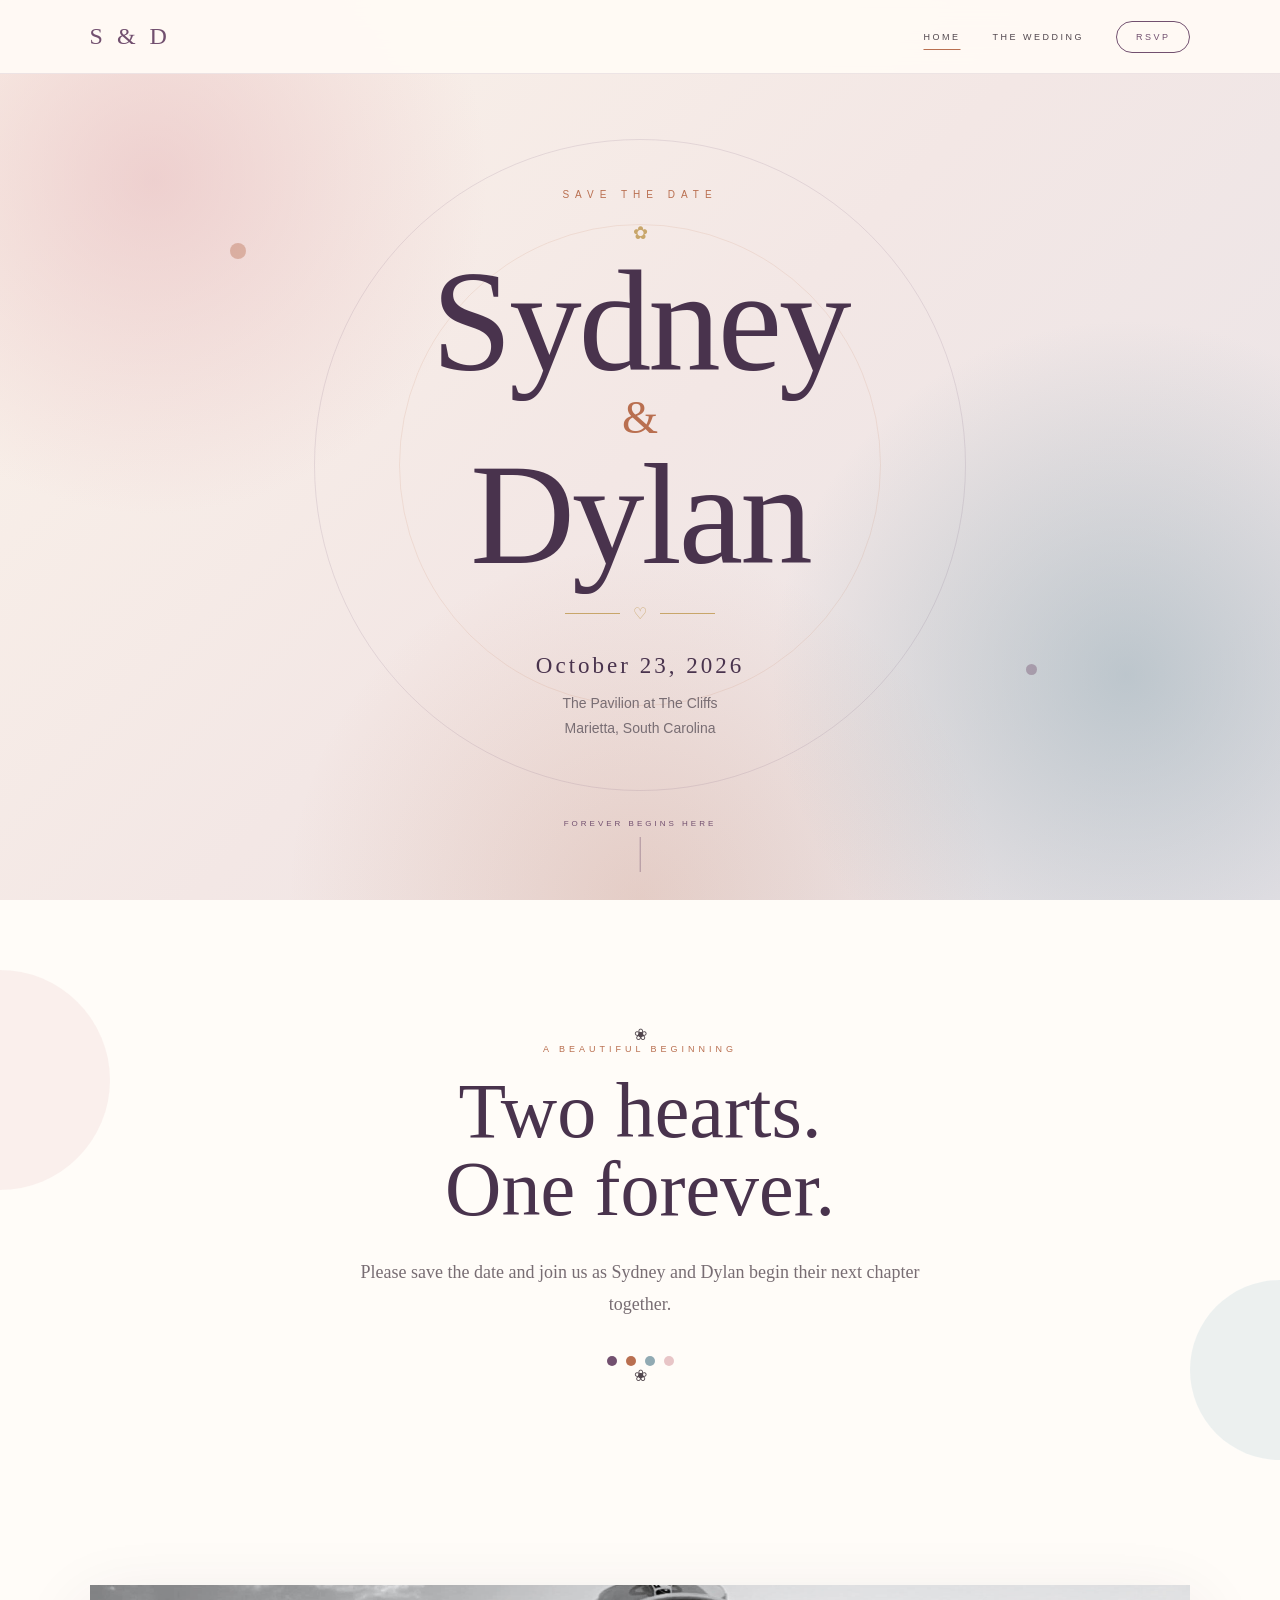
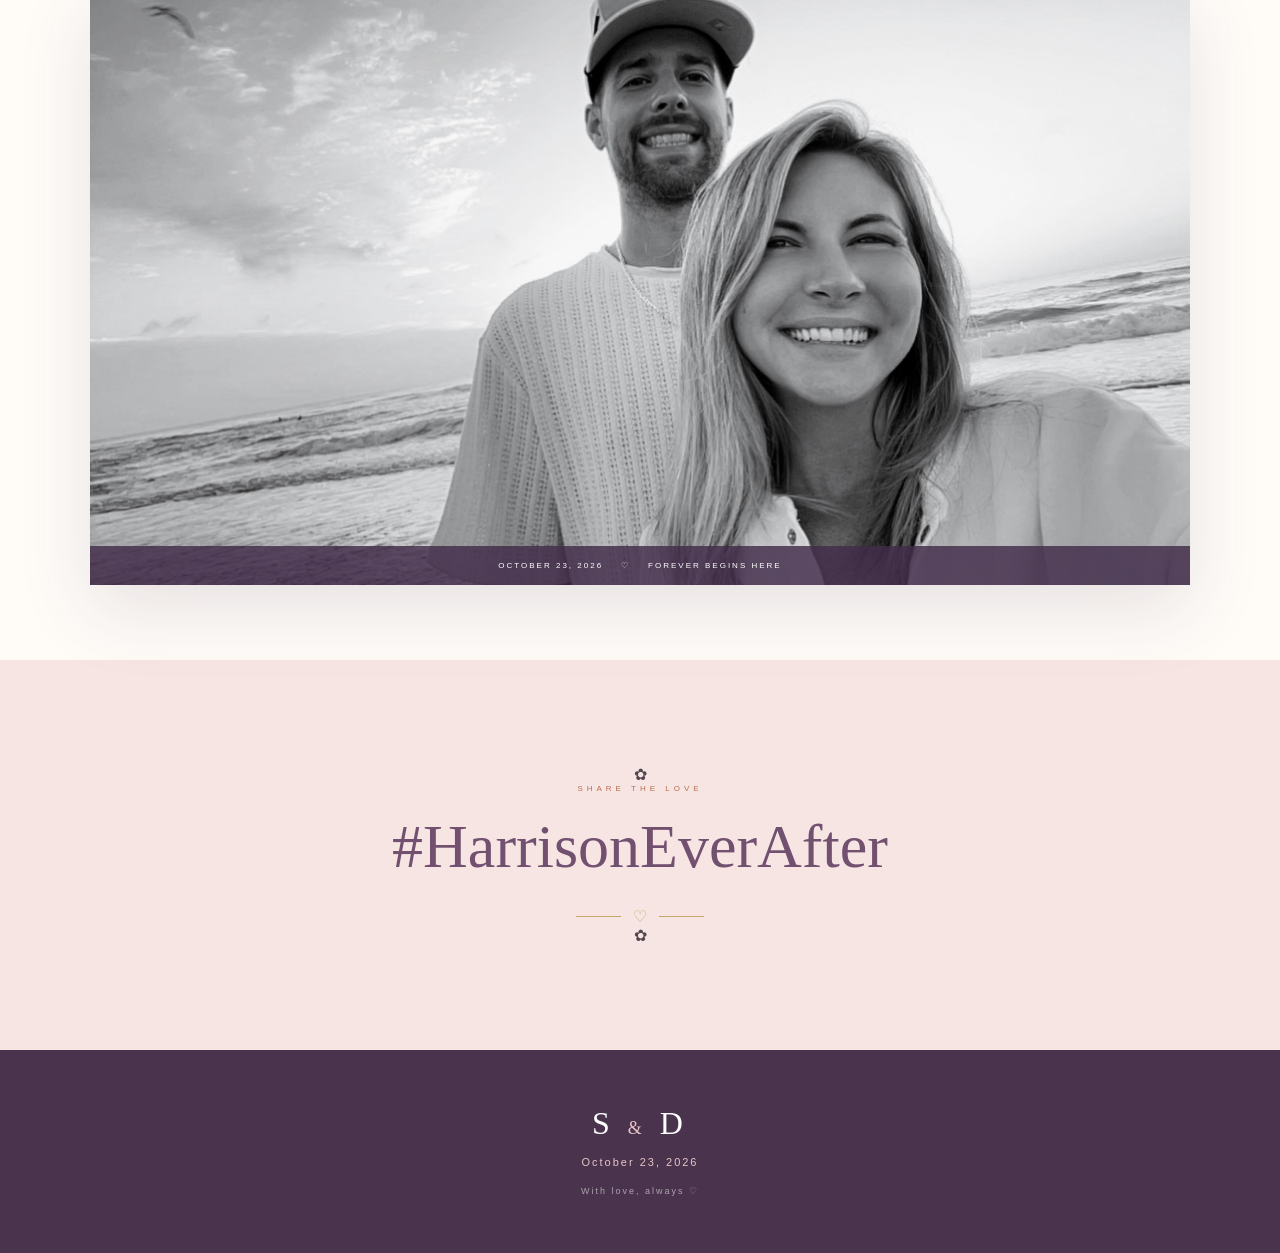
==== commit bf266216: "Revise index.html for wedding details update Updated the index.html file to reflect the new wedding " ====
--- a/index.html
+++ b/index.html
@@ -1,258 +1,167 @@
 <!DOCTYPE html>
-
 <html lang="en">
 
 <head>
     <meta charset="UTF-8">
     <meta name="viewport" content="width=device-width, initial-scale=1.0">
-    <title>The Wedding | Sydney & Dylan</title>
+    <title>Sydney & Dylan | Save the Date</title>
     <link rel="stylesheet" href="style.css">
 </head>
 
 <body>
 
-```
-<!-- NAVIGATION -->
-<nav class="navbar">
-    <a href="index.html" class="nav-logo">S & D</a>
+    <!-- NAVIGATION -->
+    <nav class="navbar">
+        <a href="index.html" class="nav-logo">S & D</a>
 
-    <div class="nav-links">
-        <a href="index.html">Home</a>
-        <a href="wedding.html" class="active">The Wedding</a>
-        <a href="rsvp.html" class="nav-rsvp">RSVP</a>
-    </div>
-</nav>
+        <div class="nav-links">
+            <a href="index.html" class="active">Home</a>
+            <a href="wedding.html">The Wedding</a>
+            <a href="rsvp.html" class="nav-rsvp">RSVP</a>
+        </div>
+    </nav>
 
 
-<!-- PAGE HERO -->
-<header class="page-hero">
-    <div class="page-hero-decoration decoration-pink"></div>
-    <div class="page-hero-decoration decoration-blue"></div>
+    <!-- HOME HERO -->
+    <header class="hero">
 
-    <div class="page-hero-content">
-        <p class="eyebrow">The Wedding</p>
+        <div class="hero-decoration hero-decoration-one"></div>
+        <div class="hero-decoration hero-decoration-two"></div>
 
-        <div class="page-ornament">✿</div>
+        <div class="hero-content">
 
-        <h1>
-            Join us as we<br>
-            say <em>I do.</em>
-        </h1>
+            <p class="eyebrow">Save the Date</p>
 
-        <p>October 23, 2026</p>
-    </div>
-</header>
+            <div class="small-flower">✿</div>
+
+            <h1>
+                Sydney <span>&</span> Dylan
+            </h1>
+
+            <div class="hero-divider">
+                <span></span>
+                ♡
+                <span></span>
+            </div>
+
+            <p class="hero-date">
+                October 23, 2026
+            </p>
+
+            <p class="hero-location">
+                The Pavilion at The Cliffs<br>
+                Marietta, South Carolina
+            </p>
+
+        </div>
+
+        <div class="scroll-note">
+            <span>Forever begins here</span>
+            <div class="scroll-line"></div>
+        </div>
+
+    </header>
 
 
-<!-- INTRO -->
-<section class="wedding-intro">
-    <p class="section-label">The Details</p>
+    <!-- WELCOME -->
+    <section class="welcome">
 
-    <h2>A day to remember.</h2>
+        <div class="floral-detail">❀</div>
 
-    <p class="wedding-intro-text">
-        We can't wait to celebrate this beautiful
-        beginning with the people we love most.
-    </p>
-</section>
+        <p class="section-label">
+            A beautiful beginning
+        </p>
+
+        <h2>
+            Two hearts.<br>
+            One forever.
+        </h2>
+
+        <p class="welcome-text">
+            Please save the date and join us as
+            Sydney and Dylan begin their next
+            chapter together.
+        </p>
+
+        <div class="color-dots">
+            <span class="dot purple"></span>
+            <span class="dot orange"></span>
+            <span class="dot blue"></span>
+            <span class="dot pink"></span>
+        </div>
+
+        <div class="floral-detail floral-detail-bottom">
+            ❀
+        </div>
+
+    </section>
 
 
-<!-- WEDDING DETAILS -->
-<section class="wedding-details">
+    <!-- BEACH PHOTO -->
+    <section class="home-photo">
 
-    <div class="wedding-detail-card">
-        <span class="detail-icon">♡</span>
+        <div class="home-photo-frame">
 
-        <p class="card-label">The Date</p>
+            <img
+                src="beach.jpg"
+                alt="Sydney and Dylan">
 
-        <h3>October 23, 2026</h3>
+            <div class="photo-caption">
+                <span>October 23, 2026</span>
+                <span>♡</span>
+                <span>Forever begins here</span>
+            </div>
 
-        <p>Friday</p>
-    </div>
+        </div>
+
+    </section>
 
 
-    <div class="wedding-detail-card">
-        <span class="detail-icon">◷</span>
+    <!-- HASHTAG -->
+    <section class="hashtag">
 
-        <p class="card-label">The Ceremony</p>
+        <div class="floral-detail">
+            ✿
+        </div>
 
-        <h3>3:00 PM</h3>
-
-        <p>
-            Please arrive early<br>
-            to find your seat.
-        </p>
-    </div>
-
-
-    <div class="wedding-detail-card venue-card">
-        <span class="detail-icon">♧</span>
-
-        <p class="card-label">The Venue</p>
-
-        <h3>
-            The Pavilion<br>
-            at The Cliffs
-        </h3>
-
-        <p>
-            100 Snowbell Way<br>
-            Marietta, South Carolina
-        </p>
-
-        <a
-            href="https://www.google.com/maps/search/?api=1&query=100+Snowbell+Way+Marietta+South+Carolina"
-            target="_blank"
-            rel="noopener noreferrer"
-            class="address-link">
-            Get Directions →
-        </a>
-    </div>
-
-
-    <div class="wedding-detail-card">
-        <span class="detail-icon">✦</span>
-
-        <p class="card-label">The Reception</p>
-
-        <h3>Details Coming Soon</h3>
-
-        <p>
-            We're still putting the
-            finishing touches on our celebration.
-        </p>
-    </div>
-
-</section>
-
-
-<!-- RING PHOTO -->
-<section class="wedding-photo">
-
-    <div class="wedding-photo-heading">
-        <p class="section-label">A little something special</p>
+        <p>Share the love</p>
 
         <h2>
-            The beginning<br>
-            of forever.
+            #HarrisonEverAfter
         </h2>
-    </div>
 
-    <div class="ring-photo-frame">
-
-        <div class="photo-corner top-left"></div>
-        <div class="photo-corner bottom-right"></div>
-
-        <img
-            src="ring.JPG"
-            alt="Sydney and Dylan wedding rings">
-
-    </div>
-
-</section>
-
-
-<!-- GUEST NOTE -->
-<section class="guest-note">
-
-    <div class="guest-note-inner">
-
-        <div class="guest-note-flower">❀</div>
-
-        <p class="section-label">A little note for our guests</p>
-
-        <h2>Before you arrive.</h2>
-
-        <p>
-            The Cliffs is a gated community, so please
-            stop by the gatehouse when you arrive and
-            let them know you're with the Harrison party.
-        </p>
-
-        <p>
-            The road leading to the Pavilion is gravel
-            and may be a little rough if there is heavy
-            rain leading up to the wedding. If you have
-            an SUV or truck, that would be advised.
-        </p>
-
-        <div class="guest-note-divider">
+        <div class="hashtag-line">
             <span></span>
             ♡
             <span></span>
         </div>
 
-    </div>
+        <div class="floral-detail floral-detail-bottom">
+            ✿
+        </div>
 
-</section>
+    </section>
 
 
-<!-- RECEPTION -->
-<section class="reception-section">
+    <!-- FOOTER -->
+    <footer>
 
-    <div class="reception-flower">✿</div>
+        <div class="footer-monogram">
+            S <span>&</span> D
+        </div>
 
-    <p class="section-label">After the ceremony</p>
+        <p>
+            October 23, 2026
+        </p>
 
-    <h2>
-        The celebration<br>
-        continues.
-    </h2>
+        <span>
+            With love, always ♡
+        </span>
 
-    <p class="reception-text">
-        We're still putting the finishing touches
-        on our reception plans. More details will
-        be shared as they come together.
-    </p>
-
-    <div class="reception-divider">
-        <span></span>
-        ✦
-        <span></span>
-    </div>
-
-    <p class="reception-coming">
-        Reception details coming soon
-    </p>
-
-</section>
+    </footer>
 
 
-<!-- RSVP -->
-<section class="page-rsvp">
-
-    <p class="section-label">We hope you'll be there</p>
-
-    <h2>
-        Celebrate<br>
-        with us.
-    </h2>
-
-    <p>
-        We would love to have you join us<br>
-        for this special day.
-    </p>
-
-    <a href="rsvp.html" class="primary-button">
-        RSVP
-    </a>
-
-</section>
-
-
-<!-- FOOTER -->
-<footer>
-
-    <div class="footer-monogram">
-        S <span>&</span> D
-    </div>
-
-    <p>October 23, 2026</p>
-
-    <span>With love, always ♡</span>
-
-</footer>
-```
+    <script src="script.js"></script>
 
 </body>
 </html>
--- a/style.css
+++ b/style.css
@@ -1,42 +1,30 @@
-```css
 /* =========================================
    SYDNEY & DYLAN
    WEDDING WEBSITE
 ========================================= */
 
-
-/* =========================================
-   COLORS
-========================================= */
-
 :root {
-    /* Neutrals */
     --cream: #F7F0E7;
     --ivory: #FFFCF8;
 
-    /* Sunset Purple */
     --purple: #72506F;
     --deep-purple: #49334D;
 
-    /* Burnt Orange */
     --orange: #B96F50;
     --soft-orange: #D49A7C;
 
-    /* Dusty Blue */
     --blue: #91AAB3;
     --soft-blue: #DDE8EA;
 
-    /* Baby Pink */
     --pink: #E8C5C7;
     --soft-pink: #F6E5E3;
 
-    /* Champagne Gold */
     --gold: #C8A66A;
 
-    /* Text */
     --text: #51464D;
     --muted: #786D73;
 }
+
 
 /* =========================================
    RESET
@@ -232,11 +220,11 @@
             transparent 32%
         ),
         linear-gradient(
-			135deg,
-			#FBF3EA,
-			#F3E7E5,
-			#E9E4E8
-		);
+            135deg,
+            #FBF3EA,
+            #F3E7E5,
+            #E9E4E8
+        );
 }
 
 .hero::before {
@@ -265,9 +253,7 @@
 
 .hero-decoration {
     position: absolute;
-
     border-radius: 50%;
-
     pointer-events: none;
 }
 
@@ -710,7 +696,6 @@
     display: block;
 
     font-family: Georgia, serif;
-
     font-size: 48px;
 
     color: white;
@@ -937,9 +922,11 @@
     justify-content: center;
 
     min-width: 190px;
+
     padding: 18px 45px;
 
     background: #49334D !important;
+
     border: 2px solid #49334D !important;
     border-radius: 50px;
 
@@ -953,20 +940,25 @@
     font-weight: bold;
     letter-spacing: 3px;
 
-    box-shadow: 0 10px 25px rgba(185, 111, 80, 0.30);
+    box-shadow:
+        0 10px 25px rgba(185, 111, 80, 0.30);
 
     transition: 0.3s ease;
 }
 
 .primary-button:hover {
     background: #B96F50 !important;
+
     border-color: #B96F50 !important;
+
     color: #FFFFFF !important;
 
     transform: translateY(-3px);
 
-    box-shadow: 0 15px 35px rgba(185, 111, 80, 0.35);
-}
+    box-shadow:
+        0 15px 35px rgba(185, 111, 80, 0.35);
+}
+
 
 /* =========================================
    HASHTAG
@@ -1102,7 +1094,6 @@
 
 .page-hero-decoration {
     position: absolute;
-
     border-radius: 50%;
 }
 
@@ -1245,6 +1236,44 @@
 
 
 /* =========================================
+   VENUE ADDRESS
+========================================= */
+
+.venue-card {
+    position: relative;
+}
+
+.address-link {
+    display: inline-block;
+
+    margin-top: 14px;
+
+    padding-bottom: 4px;
+
+    color: var(--purple);
+
+    border-bottom: 1px solid rgba(114, 80, 111, 0.35);
+
+    font-size: 9px;
+    font-weight: bold;
+
+    letter-spacing: 2px;
+
+    text-transform: uppercase;
+
+    text-decoration: none;
+
+    transition: 0.3s ease;
+}
+
+.address-link:hover {
+    color: var(--orange);
+
+    border-color: var(--orange);
+}
+
+
+/* =========================================
    RING PHOTO
 ========================================= */
 
@@ -1292,7 +1321,9 @@
 
 .ring-photo-frame img {
     width: auto;
+
     max-width: min(650px,80vw);
+
     max-height: 650px;
 
     height: auto;
@@ -1307,6 +1338,7 @@
     height: 45px;
 
     border-color: var(--gold);
+
     border-style: solid;
 }
 
@@ -1326,54 +1358,286 @@
 
 
 /* =========================================
-   COMING SOON
-========================================= */
-
-.coming-soon {
-    padding: 110px 20px;
+   GUEST NOTE
+========================================= */
+
+.guest-note {
+    width: 100%;
+
+    padding: 90px 25px;
+
+    background: var(--soft-pink);
 
     text-align: center;
 
+    overflow: hidden;
+}
+
+.guest-note-inner {
+    width: 100%;
+
+    max-width: 680px;
+
+    margin: 0 auto;
+
+    text-align: center;
+}
+
+.guest-note-flower {
+    position: relative;
+
+    width: 42px;
+    height: 42px;
+
+    margin: 0 auto 24px;
+
+    font-size: 0;
+
+    opacity: 0.8;
+}
+
+.guest-note-flower::before {
+    content: "";
+
+    position: absolute;
+
+    width: 12px;
+    height: 19px;
+
+    top: 12px;
+    left: 15px;
+
+    border-radius: 50%;
+
     background: var(--ivory);
-}
-
-.coming-soon-inner {
-    max-width: 650px;
+
+    box-shadow:
+        0 -11px 0 -1px var(--ivory),
+        0 11px 0 -1px var(--ivory),
+        11px 0 0 -1px var(--ivory),
+        -11px 0 0 -1px var(--ivory),
+        8px -8px 0 -1px var(--ivory),
+        -8px -8px 0 -1px var(--ivory),
+        8px 8px 0 -1px var(--ivory),
+        -8px 8px 0 -1px var(--ivory);
+
+    filter: drop-shadow(
+        0 2px 3px rgba(66,44,75,0.08)
+    );
+}
+
+.guest-note-flower::after {
+    content: "";
+
+    position: absolute;
+
+    width: 9px;
+    height: 9px;
+
+    top: 17px;
+    left: 17px;
+
+    border-radius: 50%;
+
+    background: var(--gold);
+}
+
+.guest-note .section-label {
+    display: block;
+
+    margin-bottom: 16px;
+
+    text-align: center;
+}
+
+.guest-note h2 {
+    margin: 0 auto 25px;
+
+    text-align: center;
+}
+
+.guest-note p:not(.section-label) {
+    width: 100%;
+
+    max-width: 610px;
+
+    margin: 0 auto 17px;
+
+    text-align: center;
+
+    line-height: 1.85;
+
+    color: var(--text);
+}
+
+.guest-note-divider {
+    display: flex;
+
+    align-items: center;
+
+    justify-content: center;
+
+    gap: 15px;
+
+    margin: 30px auto 0;
+
+    color: var(--purple);
+}
+
+.guest-note-divider span {
+    display: block;
+
+    width: 55px;
+    height: 1px;
+
+    background: var(--gold);
+}
+
+
+/* =========================================
+   RECEPTION
+========================================= */
+
+.reception-section {
+    width: 100%;
+
+    padding: 95px 25px;
+
+    background: var(--ivory);
+
+    text-align: center;
+
+    overflow: hidden;
+}
+
+.reception-section > * {
+    position: relative;
+
+    z-index: 2;
+}
+
+.reception-flower {
+    position: relative;
+
+    width: 42px;
+    height: 42px;
+
+    margin: 0 auto 24px;
+
+    font-size: 0;
+
+    opacity: 0.8;
+}
+
+.reception-flower::before {
+    content: "";
+
+    position: absolute;
+
+    width: 12px;
+    height: 19px;
+
+    top: 12px;
+    left: 15px;
+
+    border-radius: 50%;
+
+    background: var(--cream);
+
+    box-shadow:
+        0 -11px 0 -1px var(--cream),
+        0 11px 0 -1px var(--cream),
+        11px 0 0 -1px var(--cream),
+        -11px 0 0 -1px var(--cream),
+        8px -8px 0 -1px var(--cream),
+        -8px -8px 0 -1px var(--cream),
+        8px 8px 0 -1px var(--cream),
+        -8px 8px 0 -1px var(--cream);
+
+    filter: drop-shadow(
+        0 2px 3px rgba(66,44,75,0.06)
+    );
+}
+
+.reception-flower::after {
+    content: "";
+
+    position: absolute;
+
+    width: 9px;
+    height: 9px;
+
+    top: 17px;
+    left: 17px;
+
+    border-radius: 50%;
+
+    background: var(--orange);
+}
+
+.reception-section .section-label {
+    display: block;
+
+    margin-bottom: 16px;
+
+    text-align: center;
+}
+
+.reception-section h2 {
+    margin: 0 auto 22px;
+
+    text-align: center;
+}
+
+.reception-text {
+    width: 100%;
+
+    max-width: 550px;
 
     margin: 0 auto;
-}
-
-.coming-icon {
+
+    text-align: center;
+
+    color: var(--muted);
+
+    line-height: 1.85;
+}
+
+.reception-divider {
+    display: flex;
+
+    align-items: center;
+
+    justify-content: center;
+
+    gap: 15px;
+
+    margin: 30px auto 20px;
+
+    color: var(--purple);
+}
+
+.reception-divider span {
     display: block;
 
-    margin-bottom: 25px;
-
-    font-size: 2rem;
-
-    color: var(--gold);
-}
-
-.coming-soon h2 {
-    margin: 15px 0 25px;
-
-    font-family: Georgia, serif;
-
-    font-size: clamp(2.4rem,5vw,4rem);
-    font-weight: normal;
-
-    line-height: 1.05;
-
-    color: var(--deep-purple);
-}
-
-.coming-soon p:last-child {
-    max-width: 520px;
-
-    margin: 0 auto;
-
-    line-height: 1.8;
-
-    color: var(--muted);
+    width: 50px;
+    height: 1px;
+
+    background: var(--gold);
+}
+
+.reception-coming {
+    display: block;
+
+    text-align: center;
+
+    color: var(--orange);
+
+    font-size: 9px;
+
+    text-transform: uppercase;
+
+    letter-spacing: 3px;
 }
 
 
@@ -1434,7 +1698,9 @@
     min-height: 65vh;
 
     display: flex;
+
     align-items: center;
+
     justify-content: center;
 
     padding: 120px 20px 80px;
@@ -1463,6 +1729,7 @@
 
 .rsvp-hero-content {
     position: relative;
+
     z-index: 2;
 }
 
@@ -1558,6 +1825,7 @@
     font-family: Georgia, serif;
 
     font-size: clamp(2.8rem,6vw,4.5rem);
+
     font-weight: normal;
 
     color: var(--deep-purple);
@@ -1571,6 +1839,7 @@
     font-family: Georgia, serif;
 
     font-size: 1.15rem;
+
     line-height: 1.9;
 
     color: var(--muted);
@@ -1599,11 +1868,13 @@
     background: var(--cream);
 
     border-top: 1px solid rgba(104,70,111,0.12);
+
     border-bottom: 1px solid rgba(104,70,111,0.12);
 }
 
 .snapshot-item {
     display: flex;
+
     flex-direction: column;
 
     gap: 8px;
@@ -1615,6 +1886,7 @@
     font-size: 0.75rem;
 
     text-transform: uppercase;
+
     letter-spacing: 2px;
 }
 
@@ -1622,6 +1894,7 @@
     font-family: Georgia, serif;
 
     font-size: 1.15rem;
+
     font-weight: normal;
 
     color: var(--deep-purple);
@@ -1665,11 +1938,58 @@
 }
 
 .rsvp-card-flower {
-    margin-bottom: 20px;
-
-    color: var(--gold);
-
-    font-size: 2rem;
+    position: relative;
+
+    width: 42px;
+    height: 42px;
+
+    margin: 0 auto 22px;
+
+    font-size: 0;
+
+    opacity: 0.8;
+}
+
+.rsvp-card-flower::before {
+    content: "";
+
+    position: absolute;
+
+    width: 12px;
+    height: 19px;
+
+    top: 12px;
+    left: 15px;
+
+    border-radius: 50%;
+
+    background: var(--cream);
+
+    box-shadow:
+        0 -11px 0 -1px var(--cream),
+        0 11px 0 -1px var(--cream),
+        11px 0 0 -1px var(--cream),
+        -11px 0 0 -1px var(--cream),
+        8px -8px 0 -1px var(--cream),
+        -8px -8px 0 -1px var(--cream),
+        8px 8px 0 -1px var(--cream),
+        -8px 8px 0 -1px var(--cream);
+}
+
+.rsvp-card-flower::after {
+    content: "";
+
+    position: absolute;
+
+    width: 9px;
+    height: 9px;
+
+    top: 17px;
+    left: 17px;
+
+    border-radius: 50%;
+
+    background: var(--orange);
 }
 
 .rsvp-card-label {
@@ -1680,6 +2000,7 @@
     font-size: 0.75rem;
 
     text-transform: uppercase;
+
     letter-spacing: 3px;
 }
 
@@ -1689,6 +2010,7 @@
     font-family: Georgia, serif;
 
     font-size: clamp(2rem,5vw,3rem);
+
     font-weight: normal;
 
     line-height: 1.15;
@@ -1725,6 +2047,7 @@
     margin-top: 85px;
 
     display: flex;
+
     flex-direction: column;
 
     gap: 8px;
@@ -1736,6 +2059,7 @@
     font-size: 0.75rem;
 
     text-transform: uppercase;
+
     letter-spacing: 3px;
 }
 
@@ -1743,6 +2067,7 @@
     font-family: Georgia, serif;
 
     font-size: 1.5rem;
+
     font-weight: normal;
 
     color: var(--purple);
@@ -1911,7 +2236,6 @@
         padding: 14px 27px;
     }
 
-
     .welcome {
         padding: 100px 22px;
     }
@@ -1924,7 +2248,6 @@
         font-size: 16px;
     }
 
-
     .home-photo {
         padding: 40px 18px;
     }
@@ -1939,9 +2262,9 @@
         padding: 12px 5px;
 
         font-size: 6px;
+
         letter-spacing: 1.3px;
     }
-
 
     .countdown-section {
         padding: 95px 12px;
@@ -1971,7 +2294,6 @@
         font-size: 30px;
     }
 
-
     .home-details {
         padding: 100px 20px;
     }
@@ -1988,7 +2310,6 @@
         padding: 38px 20px;
     }
 
-
     .home-rsvp {
         padding: 105px 22px;
     }
@@ -2005,7 +2326,6 @@
         padding: 16px 43px;
     }
 
-
     .hashtag {
         padding: 85px 20px;
     }
@@ -2053,9 +2373,29 @@
         max-height: 500px;
     }
 
-    .coming-soon,
-    .page-rsvp {
-        padding: 80px 20px;
+    .guest-note {
+        padding: 75px 22px;
+    }
+
+    .guest-note h2,
+    .reception-section h2 {
+        font-size: 34px;
+    }
+
+    .guest-note p:not(.section-label),
+    .reception-text {
+        font-size: 15px;
+
+        line-height: 1.8;
+    }
+
+    .guest-note-divider span,
+    .reception-divider span {
+        width: 42px;
+    }
+
+    .reception-section {
+        padding: 80px 22px;
     }
 
 
@@ -2105,7 +2445,6 @@
         margin-top: 65px;
     }
 
-
     footer {
         padding: 48px 20px;
     }
@@ -2150,6 +2489,7 @@
 
 a:focus-visible {
     outline: 2px solid var(--orange);
+
     outline-offset: 5px;
 }
 
@@ -2168,273 +2508,7 @@
     *::before,
     *::after {
         animation: none !important;
+
         transition: none !important;
     }
 }
-
-/* =========================================
-   ELEGANT DAISY FLORAL DETAILS
-========================================= */
-
-/* Main daisy decoration */
-
-.floral-detail {
-    position: relative;
-
-    width: 58px;
-    height: 58px;
-
-    margin: 0 auto 28px;
-
-    font-size: 0;
-
-    opacity: 0.95;
-}
-
-
-/* Daisy petals */
-
-.floral-detail::before {
-    content: "";
-
-    position: absolute;
-
-    width: 16px;
-    height: 25px;
-
-    top: 16px;
-    left: 21px;
-
-    border-radius: 50% 50% 45% 45%;
-
-    background: var(--ivory);
-
-    box-shadow:
-        0 -15px 0 -1px var(--ivory),
-        0 15px 0 -1px var(--ivory),
-        15px 0 0 -1px var(--ivory),
-        -15px 0 0 -1px var(--ivory),
-        11px -11px 0 -1px var(--ivory),
-        -11px -11px 0 -1px var(--ivory),
-        11px 11px 0 -1px var(--ivory),
-        -11px 11px 0 -1px var(--ivory);
-
-    transform: rotate(0deg);
-
-    filter: drop-shadow(
-        0 3px 4px rgba(66, 44, 75, 0.08)
-    );
-}
-
-
-/* Daisy center */
-
-.floral-detail::after {
-    content: "";
-
-    position: absolute;
-
-    width: 13px;
-    height: 13px;
-
-    top: 23px;
-    left: 23px;
-
-    border-radius: 50%;
-
-    background: var(--gold);
-
-    box-shadow:
-        0 0 0 3px rgba(200, 166, 106, 0.15);
-}
-
-
-/* Bottom floral details */
-
-.floral-detail-bottom {
-    width: 42px;
-    height: 42px;
-
-    margin: 28px auto 0;
-
-    opacity: 0.75;
-}
-
-.floral-detail-bottom::before {
-    transform: scale(0.72);
-}
-
-.floral-detail-bottom::after {
-    transform: scale(0.72);
-}
-
-
-/* =========================================
-   DAISY ACCENTS AROUND WELCOME SECTION
-========================================= */
-
-.welcome .floral-detail:first-child {
-    margin-bottom: 30px;
-}
-
-
-/* Small colored floral accent */
-
-.welcome .floral-detail-bottom {
-    position: relative;
-}
-
-.welcome .floral-detail-bottom::after {
-    background: var(--orange);
-}
-
-
-/* =========================================
-   DAISY ACCENTS AROUND HASHTAG
-========================================= */
-
-.hashtag .floral-detail:first-child {
-    margin-bottom: 25px;
-}
-
-.hashtag .floral-detail-bottom {
-    margin-top: 30px;
-}
-
-.hashtag .floral-detail-bottom::after {
-    background: var(--purple);
-}
-
-
-/* =========================================
-   GUEST NOTE FLOWER
-========================================= */
-
-.guest-note-flower {
-    position: relative;
-
-    width: 58px;
-    height: 58px;
-
-    margin: 0 auto 25px;
-
-    font-size: 0;
-}
-
-.guest-note-flower::before {
-    content: "";
-
-    position: absolute;
-
-    width: 16px;
-    height: 25px;
-
-    top: 16px;
-    left: 21px;
-
-    border-radius: 50%;
-
-    background: var(--ivory);
-
-    box-shadow:
-        0 -15px 0 -1px var(--ivory),
-        0 15px 0 -1px var(--ivory),
-        15px 0 0 -1px var(--ivory),
-        -15px 0 0 -1px var(--ivory),
-        11px -11px 0 -1px var(--ivory),
-        -11px -11px 0 -1px var(--ivory),
-        11px 11px 0 -1px var(--ivory),
-        -11px 11px 0 -1px var(--ivory);
-}
-
-.guest-note-flower::after {
-    content: "";
-
-    position: absolute;
-
-    width: 13px;
-    height: 13px;
-
-    top: 23px;
-    left: 23px;
-
-    border-radius: 50%;
-
-    background: var(--gold);
-}
-
-
-/* =========================================
-   RSVP FLOWER
-========================================= */
-
-.rsvp-card-flower {
-    font-size: 0;
-
-    position: relative;
-
-    width: 55px;
-    height: 55px;
-
-    margin: 0 auto 25px;
-}
-
-.rsvp-card-flower::before {
-    content: "";
-
-    position: absolute;
-
-    width: 15px;
-    height: 23px;
-
-    top: 16px;
-    left: 20px;
-
-    border-radius: 50%;
-
-    background: var(--cream);
-
-    box-shadow:
-        0 -14px 0 -1px var(--cream),
-        0 14px 0 -1px var(--cream),
-        14px 0 0 -1px var(--cream),
-        -14px 0 0 -1px var(--cream),
-        10px -10px 0 -1px var(--cream),
-        -10px -10px 0 -1px var(--cream),
-        10px 10px 0 -1px var(--cream),
-        -10px 10px 0 -1px var(--cream);
-}
-
-.rsvp-card-flower::after {
-    content: "";
-
-    position: absolute;
-
-    width: 12px;
-    height: 12px;
-
-    top: 22px;
-    left: 22px;
-
-    border-radius: 50%;
-
-    background: var(--orange);
-}
-
-
-/* =========================================
-   MOBILE DAISIES
-========================================= */
-
-@media (max-width: 600px) {
-
-    .floral-detail,
-    .guest-note-flower {
-        transform: scale(0.9);
-    }
-
-    .rsvp-card-flower {
-        transform: scale(0.9);
-    }
-
-}
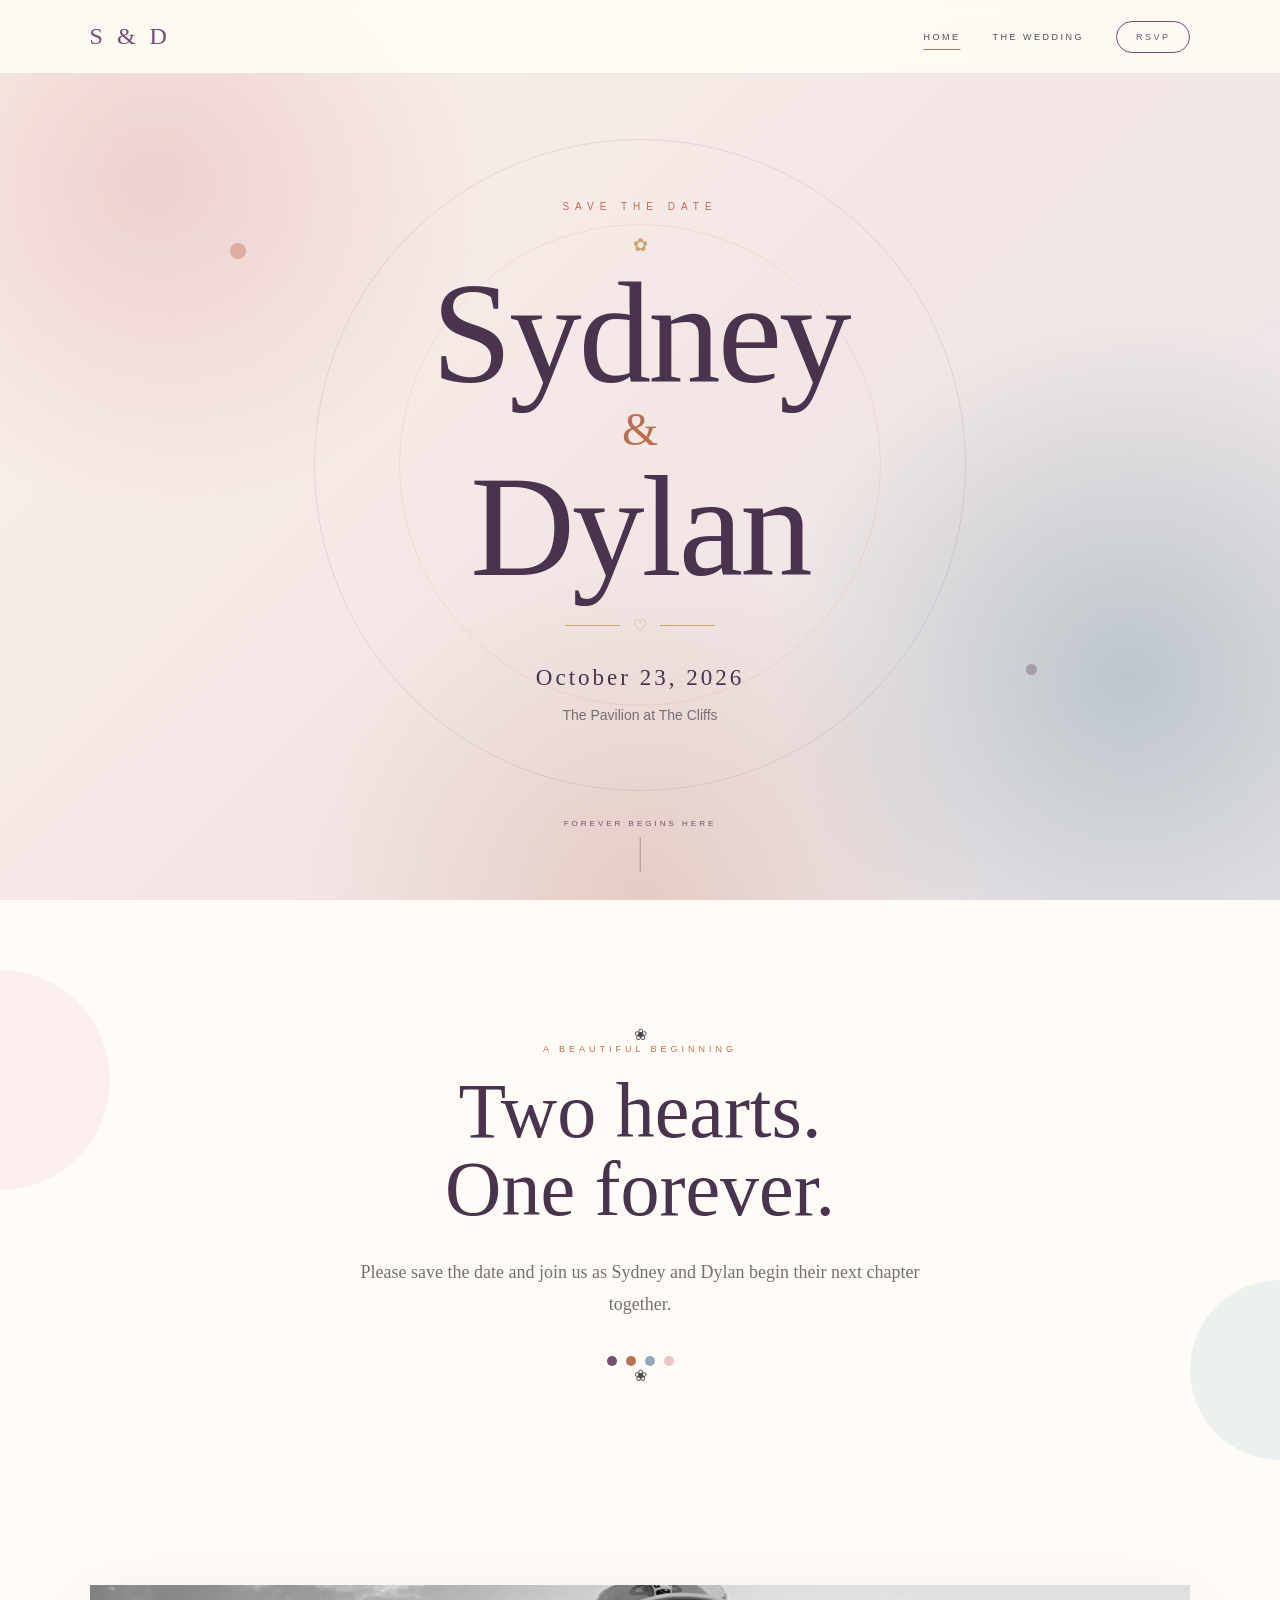
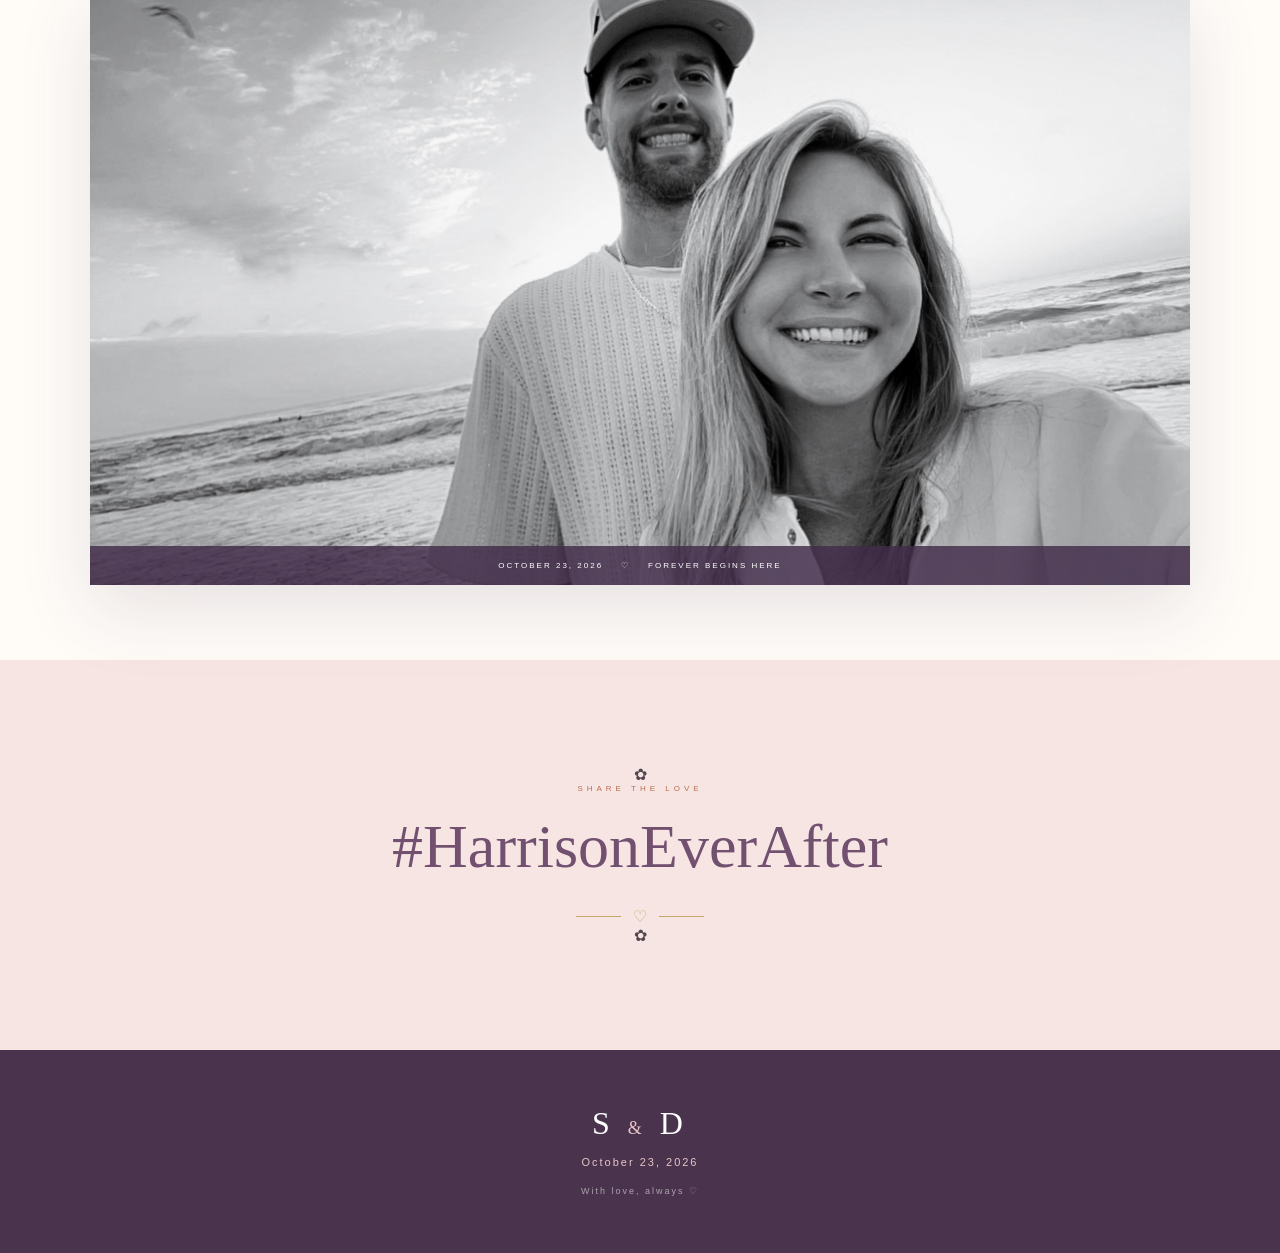
==== commit 23697096: "Update index.html" ====
--- a/index.html
+++ b/index.html
@@ -50,7 +50,6 @@
 
             <p class="hero-location">
                 The Pavilion at The Cliffs<br>
-                Marietta, South Carolina
             </p>
 
         </div>
